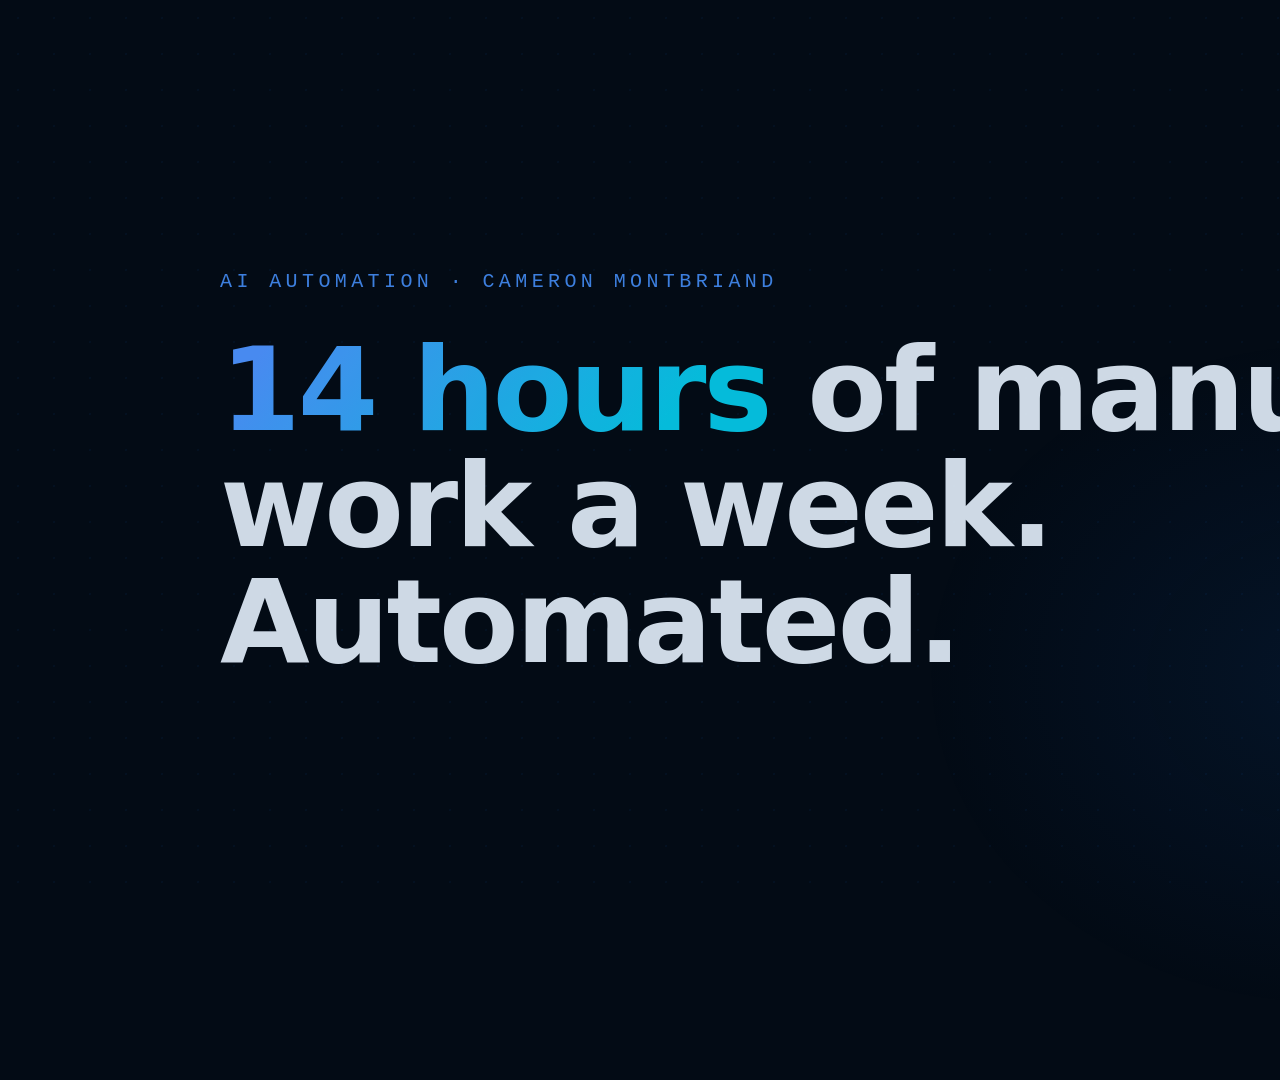
==== portfolio-intro/index.html @ 488a0c99 "Initial portfolio deployment AI automation portfolio for Cameron Montbriand. Includes: portfolio hub" ====
<!doctype html>
<html lang="en">
  <head>
    <meta charset="UTF-8" />
    <meta name="viewport" content="width=1920, height=1080" />
    <script src="https://cdn.jsdelivr.net/npm/gsap@3.14.2/dist/gsap.min.js"></script>
    <style>
      * { margin: 0; padding: 0; box-sizing: border-box; }

      html, body {
        margin: 0;
        width: 1920px;
        height: 1080px;
        overflow: hidden;
        background: #030b15;
        font-family: 'Inter', 'DM Sans', system-ui, sans-serif;
        -webkit-font-smoothing: antialiased;
      }

      body::before {
        content: '';
        position: fixed;
        inset: 0;
        background-image: radial-gradient(rgba(29, 111, 232, 0.06) 1px, transparent 1px);
        background-size: 36px 36px;
        pointer-events: none;
        z-index: 0;
      }

      /* ── SCENES ── */
      .scene {
        position: absolute;
        top: 0; left: 0;
        width: 1920px;
        height: 1080px;
        overflow: hidden;
      }
      #scene1 { z-index: 1; }
      #scene2 { z-index: 2; opacity: 0; }
      #scene3 { z-index: 3; opacity: 0; }
      #scene4 { z-index: 4; opacity: 0; }
      #scene5 { z-index: 5; opacity: 0; }
      #scene6 { z-index: 6; opacity: 0; }

      /* ── TWO-COLUMN SPLIT LAYOUT ── */
      .scene-split {
        position: relative;
        z-index: 1;
        display: flex;
        flex-direction: row;
        align-items: center;
        width: 1920px;
        height: 1080px;
      }
      .split-left {
        width: 620px;
        flex-shrink: 0;
        padding: 80px 50px 80px 90px;
        display: flex;
        flex-direction: column;
        justify-content: center;
        gap: 18px;
      }
      .split-sep {
        width: 1px;
        height: 600px;
        flex-shrink: 0;
        background: linear-gradient(to bottom,
          transparent 0%,
          rgba(29, 111, 232, 0.28) 25%,
          rgba(29, 111, 232, 0.28) 75%,
          transparent 100%);
      }
      .split-right {
        flex: 1;
        display: flex;
        justify-content: center;
        align-items: center;
        padding: 50px 70px 50px 50px;
      }

      /* ── SCENE 1: HOOK ── */
      .hook-wrap {
        position: relative;
        z-index: 1;
        display: flex;
        flex-direction: column;
        justify-content: center;
        width: 1920px;
        height: 1080px;
        padding: 140px 220px;
        gap: 36px;
      }
      .hook-glow {
        position: absolute;
        top: 30%; right: 8%;
        width: 860px; height: 700px;
        background: radial-gradient(ellipse at center, rgba(29, 111, 232, 0.09) 0%, transparent 68%);
        pointer-events: none;
        z-index: 0;
      }
      .hook-tag {
        font-family: 'Space Mono', 'Courier New', monospace;
        font-size: 20px;
        letter-spacing: 0.22em;
        color: #3d7fde;
        text-transform: uppercase;
      }
      .hook-headline {
        font-size: 116px;
        font-weight: 800;
        line-height: 1.0;
        letter-spacing: -0.025em;
        color: #dce8f4;
        max-width: 1300px;
      }
      .hook-headline .hl {
        background: linear-gradient(130deg, #4d94ff 10%, #06c8e8 80%);
        -webkit-background-clip: text;
        -webkit-text-fill-color: transparent;
        background-clip: text;
      }
      .hook-sub {
        font-size: 38px;
        font-weight: 400;
        color: #5a7a98;
        max-width: 860px;
        line-height: 1.5;
      }
      .hook-rule {
        width: 72px;
        height: 4px;
        background: linear-gradient(90deg, #1d6fe8, #06c8e8);
        border-radius: 2px;
      }

      /* ── LEFT STAT PANEL ── */
      .stat-tag {
        font-family: 'Space Mono', 'Courier New', monospace;
        font-size: 16px;
        letter-spacing: 0.2em;
        color: #3d7fde;
        text-transform: uppercase;
      }
      .stat-rule {
        width: 44px;
        height: 3px;
        background: linear-gradient(90deg, #1d6fe8, #06c8e8);
        border-radius: 2px;
      }
      .stat-big {
        font-size: 88px;
        font-weight: 800;
        line-height: 1.0;
        letter-spacing: -0.02em;
        background: linear-gradient(135deg, #ffffff 30%, #5a9aff 80%);
        -webkit-background-clip: text;
        -webkit-text-fill-color: transparent;
        background-clip: text;
      }
      .stat-label {
        font-size: 26px;
        font-weight: 500;
        color: #8aaac8;
        line-height: 1.4;
      }
      .stat-context {
        font-size: 19px;
        font-weight: 400;
        color: #3d5870;
        line-height: 1.6;
      }

      /* ── MOCK WINDOW BASE ── */
      .mock-window {
        background: #040e1a;
        border: 1px solid rgba(29, 111, 232, 0.2);
        border-radius: 10px;
        overflow: hidden;
        box-shadow:
          0 16px 64px rgba(0, 0, 0, 0.65),
          0 0 0 1px rgba(255, 255, 255, 0.03),
          0 0 48px rgba(29, 111, 232, 0.07);
      }
      .mock-bar {
        background: #070f1a;
        border-bottom: 1px solid rgba(255, 255, 255, 0.05);
        height: 38px;
        display: flex;
        align-items: center;
        padding: 0 16px;
        gap: 8px;
        flex-shrink: 0;
      }
      .dot { width: 12px; height: 12px; border-radius: 50%; flex-shrink: 0; }
      .dot-r { background: #ff5f56; }
      .dot-y { background: #ffbd2e; }
      .dot-g { background: #27c93f; }
      .bar-ttl {
        flex: 1;
        text-align: center;
        font-size: 13px;
        color: #2e4d66;
        letter-spacing: 0.07em;
      }

      /* ── SCENE 2: TRAINING ── */
      .training-win { width: 1080px; }
      .training-body {
        display: flex;
        height: 620px;
      }
      .tr-sidebar {
        width: 272px;
        background: #020a12;
        border-right: 1px solid rgba(255, 255, 255, 0.04);
        display: flex;
        flex-direction: column;
        flex-shrink: 0;
      }
      .tr-sidebar-hdr {
        padding: 18px 20px 14px;
        font-size: 10px;
        font-weight: 700;
        letter-spacing: 0.15em;
        color: #1e4060;
        text-transform: uppercase;
        border-bottom: 1px solid rgba(255, 255, 255, 0.04);
      }
      .mod-item {
        display: flex;
        align-items: center;
        gap: 10px;
        padding: 9px 20px;
        font-size: 14px;
        color: #2a4460;
      }
      .mod-item.done { color: #4a6a88; }
      .mod-item.active {
        background: rgba(29, 111, 232, 0.11);
        color: #7aacd8;
        border-right: 2px solid #1d6fe8;
      }
      .mod-chk {
        width: 16px; height: 16px;
        border-radius: 50%;
        background: #1d6fe8;
        display: flex; align-items: center; justify-content: center;
        font-size: 9px; color: #fff;
        flex-shrink: 0;
      }
      .mod-dot {
        width: 16px; height: 16px;
        border-radius: 50%;
        border: 1px solid rgba(255, 255, 255, 0.08);
        flex-shrink: 0;
      }
      .mod-arr {
        width: 16px; height: 16px;
        border-radius: 50%;
        background: rgba(29, 111, 232, 0.22);
        flex-shrink: 0;
      }
      .tr-content {
        flex: 1;
        padding: 30px 34px;
        display: flex;
        flex-direction: column;
        gap: 14px;
      }
      .tr-mod-num {
        font-size: 11px;
        letter-spacing: 0.13em;
        color: #1e4060;
        text-transform: uppercase;
      }
      .tr-mod-title {
        font-size: 28px;
        font-weight: 700;
        color: #c0d8ec;
        line-height: 1.2;
      }
      .tr-mod-body {
        font-size: 17px;
        color: #3a5870;
        line-height: 1.65;
        flex: 1;
      }
      .tr-concept {
        background: rgba(29, 111, 232, 0.08);
        border: 1px solid rgba(29, 111, 232, 0.18);
        border-radius: 6px;
        padding: 12px 16px;
      }
      .tr-concept-lbl {
        font-size: 10px;
        letter-spacing: 0.14em;
        color: #3d7fde;
        text-transform: uppercase;
        margin-bottom: 5px;
      }
      .tr-concept-txt {
        font-size: 16px;
        font-weight: 600;
        color: #6aaad4;
      }
      .tr-progress-wrap { margin-top: auto; }
      .tr-progress-lbl {
        display: flex;
        justify-content: space-between;
        font-size: 11px;
        color: #1e4060;
        margin-bottom: 6px;
      }
      .tr-progress-track {
        height: 4px;
        background: rgba(255, 255, 255, 0.05);
        border-radius: 2px;
        overflow: hidden;
      }
      .tr-progress-fill {
        height: 100%;
        background: linear-gradient(90deg, #1d6fe8, #06c8e8);
        border-radius: 2px;
        width: 24%;
      }

      /* ── SCENE 3: GMAIL AI ── */
      .gmail-win { width: 1080px; }
      .gmail-body {
        display: flex;
        height: 620px;
      }
      .gm-list {
        width: 310px;
        background: #020a12;
        border-right: 1px solid rgba(255, 255, 255, 0.04);
        flex-shrink: 0;
        display: flex;
        flex-direction: column;
      }
      .gm-list-hdr {
        padding: 16px 18px 12px;
        font-size: 10px;
        font-weight: 700;
        letter-spacing: 0.14em;
        color: #1e4060;
        text-transform: uppercase;
        border-bottom: 1px solid rgba(255, 255, 255, 0.04);
      }
      .email-row {
        padding: 14px 18px;
        border-bottom: 1px solid rgba(255, 255, 255, 0.03);
        cursor: default;
      }
      .email-row.active { background: rgba(29, 111, 232, 0.09); }
      .email-from {
        font-size: 13px;
        font-weight: 600;
        color: #4a6888;
        margin-bottom: 3px;
      }
      .email-row.active .email-from { color: #8ab0d4; }
      .email-subj {
        font-size: 12px;
        color: #2e4a64;
        white-space: nowrap;
        overflow: hidden;
        text-overflow: ellipsis;
        margin-bottom: 2px;
      }
      .email-time { font-size: 10px; color: #1a3048; }
      .gm-view {
        flex: 1;
        padding: 26px 28px;
        display: flex;
        flex-direction: column;
        gap: 13px;
      }
      .gm-subject {
        font-size: 21px;
        font-weight: 700;
        color: #bcd4ea;
      }
      .gm-from-line { font-size: 12px; color: #2e4a64; }
      .gm-body-txt {
        font-size: 16px;
        color: #3a5870;
        line-height: 1.65;
        flex: 1;
      }
      .ai-badge {
        background: rgba(29, 111, 232, 0.1);
        border: 1px solid rgba(29, 111, 232, 0.28);
        border-radius: 8px;
        padding: 14px 16px;
        display: flex;
        align-items: center;
        gap: 14px;
      }
      .ai-badge-icon {
        width: 34px; height: 34px;
        border-radius: 50%;
        background: linear-gradient(135deg, #1d6fe8, #06c8e8);
        display: flex; align-items: center; justify-content: center;
        font-size: 13px; font-weight: 700; color: #fff;
        flex-shrink: 0;
      }
      .ai-badge-body { flex: 1; }
      .ai-badge-lbl {
        font-size: 14px;
        font-weight: 700;
        color: #6aaad4;
        margin-bottom: 2px;
      }
      .ai-badge-sub { font-size: 11px; color: #2e4a64; }
      .ai-badge-ck { font-size: 18px; color: #27c93f; }

      /* ── SCENE 4: SALES REP ── */
      .sales-win { width: 1080px; }
      .sales-body {
        padding: 22px 26px;
        height: 620px;
        display: flex;
        flex-direction: column;
        gap: 18px;
      }
      .sales-hdr {
        display: flex;
        justify-content: space-between;
        align-items: center;
      }
      .sales-ttl {
        font-size: 18px;
        font-weight: 700;
        color: #8ab0d4;
      }
      .sales-meta {
        font-size: 11px;
        color: #1e4060;
        font-family: 'Space Mono', 'Courier New', monospace;
      }
      .prospect-row {
        display: flex;
        gap: 14px;
        flex: 1;
      }
      .pcard {
        flex: 1;
        background: #060f1c;
        border: 1px solid rgba(29, 111, 232, 0.13);
        border-radius: 8px;
        padding: 18px;
        display: flex;
        flex-direction: column;
        gap: 8px;
      }
      .pcard-co {
        font-size: 16px;
        font-weight: 700;
        color: #bcd4ea;
      }
      .pcard-loc { font-size: 11px; color: #1e4060; }
      .pcard-badge {
        display: inline-flex;
        align-items: center;
        gap: 4px;
        padding: 3px 10px;
        border-radius: 20px;
        font-size: 11px;
        font-weight: 600;
        width: fit-content;
      }
      .pcard-badge.icp {
        background: rgba(29, 111, 232, 0.14);
        color: #4d90f8;
        border: 1px solid rgba(29, 111, 232, 0.28);
      }
      .pcard-badge.strong {
        background: rgba(29, 200, 100, 0.09);
        color: #3dd68c;
        border: 1px solid rgba(29, 200, 100, 0.22);
      }
      .pcard-size { font-size: 12px; color: #2e4a64; }
      .pcard-div { height: 1px; background: rgba(255, 255, 255, 0.04); }
      .pcard-contact { font-size: 14px; color: #4a6888; font-weight: 600; }
      .pcard-role { font-size: 11px; color: #1e4060; }
      .pcard-status {
        margin-top: auto;
        display: flex;
        align-items: center;
        gap: 5px;
        font-size: 11px;
        font-weight: 600;
        color: #27c93f;
      }
      .pcard-status.pending { color: #4d90f8; }
      .sales-footer {
        display: flex;
        gap: 28px;
        padding-top: 10px;
        border-top: 1px solid rgba(255, 255, 255, 0.04);
      }
      .sales-stat {
        font-size: 12px;
        color: #1e4060;
        font-family: 'Space Mono', 'Courier New', monospace;
      }
      .sales-stat span { color: #4d90f8; font-weight: 700; }

      /* ── SCENE 5: CHATBOT ── */
      .chat-win { width: 960px; }
      .chat-appbar {
        background: #060f1a;
        border-bottom: 1px solid rgba(255, 255, 255, 0.05);
        height: 50px;
        display: flex;
        align-items: center;
        padding: 0 20px;
        gap: 12px;
        flex-shrink: 0;
      }
      .chat-appbar-title {
        font-size: 16px;
        font-weight: 700;
        color: #8ab0d4;
        flex: 1;
      }
      .online-dot {
        width: 8px; height: 8px;
        border-radius: 50%;
        background: #27c93f;
        box-shadow: 0 0 6px #27c93f;
      }
      .online-txt { font-size: 12px; color: #27c93f; }
      .chat-body {
        padding: 26px 26px 20px;
        height: 572px;
        display: flex;
        flex-direction: column;
        gap: 18px;
      }
      .chat-msgs {
        flex: 1;
        display: flex;
        flex-direction: column;
        gap: 18px;
        justify-content: flex-end;
      }
      .msg-row { display: flex; gap: 10px; }
      .msg-row.user { justify-content: flex-end; }
      .msg-bubble {
        max-width: 82%;
        border-radius: 12px;
        padding: 14px 18px;
        font-size: 16px;
        line-height: 1.55;
      }
      .msg-bubble.user {
        background: rgba(29, 111, 232, 0.22);
        border: 1px solid rgba(29, 111, 232, 0.38);
        color: #bcd4ea;
        border-radius: 12px 12px 2px 12px;
      }
      .msg-bubble.ai {
        background: #060f1a;
        border: 1px solid rgba(255, 255, 255, 0.05);
        color: #7a9cc0;
        border-radius: 12px 12px 12px 2px;
      }
      .ai-steps {
        margin-top: 10px;
        display: flex;
        flex-direction: column;
        gap: 7px;
      }
      .ai-step {
        display: flex;
        gap: 10px;
        align-items: flex-start;
        font-size: 15px;
        color: #6a8aac;
      }
      .step-num {
        width: 20px; height: 20px;
        border-radius: 50%;
        background: rgba(29, 111, 232, 0.18);
        border: 1px solid rgba(29, 111, 232, 0.32);
        font-size: 11px; color: #4d90f8;
        display: flex; align-items: center; justify-content: center;
        flex-shrink: 0; margin-top: 1px;
      }
      .chat-input-row {
        display: flex;
        gap: 12px;
        align-items: center;
      }
      .chat-input-box {
        flex: 1;
        background: #060f1a;
        border: 1px solid rgba(255, 255, 255, 0.07);
        border-radius: 8px;
        padding: 13px 18px;
        font-size: 15px;
        color: #1e4060;
      }
      .chat-send-btn {
        background: #1d6fe8;
        border-radius: 8px;
        padding: 13px 22px;
        font-size: 16px;
        font-weight: 700;
        color: #fff;
      }

      /* ── SCENE 6: CTA ── */
      .cta-wrap {
        position: relative;
        z-index: 1;
        display: flex;
        flex-direction: column;
        justify-content: center;
        width: 1920px;
        height: 1080px;
        padding: 140px 220px;
        gap: 34px;
      }
      .cta-glow {
        position: absolute;
        top: 25%; right: 8%;
        width: 820px; height: 680px;
        background: radial-gradient(ellipse at center, rgba(29, 111, 232, 0.08) 0%, transparent 68%);
        pointer-events: none;
        z-index: 0;
      }
      .cta-tag {
        font-family: 'Space Mono', 'Courier New', monospace;
        font-size: 19px;
        letter-spacing: 0.22em;
        color: #3d7fde;
        text-transform: uppercase;
      }
      .cta-name {
        font-size: 108px;
        font-weight: 800;
        line-height: 1.0;
        letter-spacing: -0.022em;
        color: #dce8f4;
      }
      .cta-title {
        font-size: 42px;
        font-weight: 400;
        color: #5a7a98;
        line-height: 1.35;
      }
      .cta-rule {
        width: 72px;
        height: 3px;
        background: linear-gradient(90deg, #1d6fe8, #06c8e8);
        border-radius: 2px;
      }
      .cta-link {
        font-family: 'Space Mono', 'Courier New', monospace;
        font-size: 25px;
        color: #3d7fde;
        letter-spacing: 0.03em;
      }
    </style>
  </head>
  <body>
    <div
      id="root"
      data-composition-id="main"
      data-start="0"
      data-duration="35"
      data-width="1920"
      data-height="1080"
    >

      <!-- ── SCENE 1: HOOK ── -->
      <div id="scene1" class="scene">
        <div class="hook-glow"></div>
        <div class="hook-wrap">
          <div id="h-tag" class="hook-tag">AI Automation · Cameron Montbriand</div>
          <div id="h-head" class="hook-headline">
            <span class="hl">14 hours</span> of manual<br>work a week. Automated.
          </div>
          <div id="h-sub" class="hook-sub">Here's what I built — and what it's worth.</div>
          <div id="h-rule" class="hook-rule"></div>
        </div>
      </div>

      <!-- ── SCENE 2: TRAINING SYSTEM ── -->
      <div id="scene2" class="scene">
        <div class="scene-split">
          <div class="split-left">
            <div id="s2-tag" class="stat-tag">Enterprise Training</div>
            <div id="s2-rule" class="stat-rule"></div>
            <div id="s2-num" class="stat-big">$10K+</div>
            <div id="s2-lbl" class="stat-label">saved vs. vendor-produced training</div>
            <div id="s2-ctx" class="stat-context">84 interactive modules built in-house from 111 service manuals. A full 12-bucket program a training vendor would charge $10,000+ to produce.</div>
          </div>
          <div id="s2-sep" class="split-sep"></div>
          <div class="split-right">
            <div id="s2-mock" class="mock-window training-win">
              <div class="mock-bar">
                <div class="dot dot-r"></div>
                <div class="dot dot-y"></div>
                <div class="dot dot-g"></div>
                <div class="bar-ttl">Cloos Trainer — QIROX Foundation</div>
              </div>
              <div class="training-body">
                <div class="tr-sidebar">
                  <div class="tr-sidebar-hdr">QIROX Foundation</div>
                  <div class="mod-item done"><div class="mod-chk">✓</div>1. System Overview</div>
                  <div class="mod-item done"><div class="mod-chk">✓</div>2. Controller Variants</div>
                  <div class="mod-item done"><div class="mod-chk">✓</div>3. Teach Pendant</div>
                  <div class="mod-item done"><div class="mod-chk">✓</div>4. Operating Modes</div>
                  <div class="mod-item done"><div class="mod-chk">✓</div>5. Drives On</div>
                  <div class="mod-item active"><div class="mod-arr"></div>6. Coordinate Systems</div>
                  <div class="mod-item"><div class="mod-dot"></div>7. TCP / TOV</div>
                  <div class="mod-item"><div class="mod-dot"></div>8. Teach Mode</div>
                  <div class="mod-item"><div class="mod-dot"></div>9. Jogging</div>
                  <div class="mod-item"><div class="mod-dot"></div>10. CAROLA Basics</div>
                </div>
                <div class="tr-content">
                  <div class="tr-mod-num">Module 6 of 25 · QIROX Foundation</div>
                  <div class="tr-mod-title">Coordinate Systems</div>
                  <div class="tr-mod-body">Before jogging the robot, you must understand how the QIROX interprets space through its coordinate systems. Each frame defines how the robot translates joint movement into linear motion in the real world.</div>
                  <div class="tr-concept">
                    <div class="tr-concept-lbl">Key Concept</div>
                    <div class="tr-concept-txt">World Frame vs. Tool Frame vs. User Frame</div>
                  </div>
                  <div class="tr-progress-wrap">
                    <div class="tr-progress-lbl"><span>Module Progress</span><span>6 / 25 complete</span></div>
                    <div class="tr-progress-track"><div class="tr-progress-fill"></div></div>
                  </div>
                </div>
              </div>
            </div>
          </div>
        </div>
      </div>

      <!-- ── SCENE 3: GMAIL AI SUPPORT ── -->
      <div id="scene3" class="scene">
        <div class="scene-split">
          <div class="split-left">
            <div id="s3-tag" class="stat-tag">Support Automation</div>
            <div id="s3-rule" class="stat-rule"></div>
            <div id="s3-num" class="stat-big">4 hrs/wk</div>
            <div id="s3-lbl" class="stat-label">returned to your service team</div>
            <div id="s3-ctx" class="stat-context">Every support email gets a Claude-drafted reply — pulled from the full knowledge base. A human reviews before it sends. Nobody stares at a blank page again.</div>
          </div>
          <div id="s3-sep" class="split-sep"></div>
          <div class="split-right">
            <div id="s3-mock" class="mock-window gmail-win">
              <div class="mock-bar">
                <div class="dot dot-r"></div>
                <div class="dot dot-y"></div>
                <div class="dot dot-g"></div>
                <div class="bar-ttl">Support Inbox — Gmail</div>
              </div>
              <div class="gmail-body">
                <div class="gm-list">
                  <div class="gm-list-hdr">Inbox — Support (3 unread)</div>
                  <div class="email-row">
                    <div class="email-from">Mike Chen</div>
                    <div class="email-subj">Re: Fault Code 1052 — QDS cell</div>
                    <div class="email-time">9:42 AM</div>
                  </div>
                  <div class="email-row active">
                    <div class="email-from">Apex Manufacturing</div>
                    <div class="email-subj">Wire feed error on Qineo Next</div>
                    <div class="email-time">8:15 AM</div>
                  </div>
                  <div class="email-row">
                    <div class="email-from">K. Wilson</div>
                    <div class="email-subj">Coolant leak — QIROX cell, urgent</div>
                    <div class="email-time">Yesterday</div>
                  </div>
                </div>
                <div class="gm-view">
                  <div class="gm-subject">Wire feed error on Qineo Next</div>
                  <div class="gm-from-line">From: apex@manufacturing.com · 8:15 AM</div>
                  <div class="gm-body-txt">"Hi — our Qineo Next is showing wire feed alarm F.2003 on startup. Already checked the drive unit, no visible jams. Wire spool looks fine. Cell has been down 2 hours and we have parts due this afternoon..."</div>
                  <div id="s3-badge" class="ai-badge">
                    <div class="ai-badge-icon">AI</div>
                    <div class="ai-badge-body">
                      <div class="ai-badge-lbl">AI Draft Ready</div>
                      <div class="ai-badge-sub">Based on 3 knowledge base documents · Claude-generated · Awaiting human review</div>
                    </div>
                    <div class="ai-badge-ck">✓</div>
                  </div>
                </div>
              </div>
            </div>
          </div>
        </div>
      </div>

      <!-- ── SCENE 4: SALES REP AI ── -->
      <div id="scene4" class="scene">
        <div class="scene-split">
          <div class="split-left">
            <div id="s4-tag" class="stat-tag">Sales Rep AI</div>
            <div id="s4-rule" class="stat-rule"></div>
            <div id="s4-num" class="stat-big">10 hrs/wk</div>
            <div id="s4-lbl" class="stat-label">of prospect research. Automated.</div>
            <div id="s4-ctx" class="stat-context">11-state territory. AI qualifies companies, finds verified contacts, and writes them straight into HubSpot — every week, zero manual input.</div>
          </div>
          <div id="s4-sep" class="split-sep"></div>
          <div class="split-right">
            <div id="s4-mock" class="mock-window sales-win">
              <div class="mock-bar">
                <div class="dot dot-r"></div>
                <div class="dot dot-y"></div>
                <div class="dot dot-g"></div>
                <div class="bar-ttl">Weekly Territory Report — May 12, 2026</div>
              </div>
              <div class="sales-body">
                <div class="sales-hdr">
                  <div class="sales-ttl">Qualified Prospects This Week</div>
                  <div class="sales-meta">Run: Mon 06:00 AM · 11 states</div>
                </div>
                <div class="prospect-row">
                  <div class="pcard" id="pc1">
                    <div class="pcard-co">Acme Robotics</div>
                    <div class="pcard-loc">Phoenix, AZ</div>
                    <div class="pcard-badge icp">★ ICP Match</div>
                    <div class="pcard-size">450+ employees · Automotive</div>
                    <div class="pcard-div"></div>
                    <div class="pcard-contact">J. Martinez</div>
                    <div class="pcard-role">VP of Operations</div>
                    <div class="pcard-status">✓ Added to HubSpot</div>
                  </div>
                  <div class="pcard" id="pc2">
                    <div class="pcard-co">Atlas Mfg Co.</div>
                    <div class="pcard-loc">Detroit, MI</div>
                    <div class="pcard-badge icp">★ ICP Match</div>
                    <div class="pcard-size">320 employees · Heavy Mfg</div>
                    <div class="pcard-div"></div>
                    <div class="pcard-contact">R. Thompson</div>
                    <div class="pcard-role">Plant Manager</div>
                    <div class="pcard-status">✓ Added to HubSpot</div>
                  </div>
                  <div class="pcard" id="pc3">
                    <div class="pcard-co">Precision Weld LLC</div>
                    <div class="pcard-loc">Houston, TX</div>
                    <div class="pcard-badge strong">Strong Fit</div>
                    <div class="pcard-size">200+ employees · Oil &amp; Gas</div>
                    <div class="pcard-div"></div>
                    <div class="pcard-contact">K. Davis</div>
                    <div class="pcard-role">Engineering Director</div>
                    <div class="pcard-status pending">↻ Researching...</div>
                  </div>
                </div>
                <div class="sales-footer">
                  <div class="sales-stat"><span>47</span> companies qualified</div>
                  <div class="sales-stat"><span>23</span> new HubSpot contacts</div>
                  <div class="sales-stat"><span>11</span> states covered</div>
                  <div class="sales-stat"><span>0</span> hours of manual work</div>
                </div>
              </div>
            </div>
          </div>
        </div>
      </div>

      <!-- ── SCENE 5: AI SERVICE CHATBOT ── -->
      <div id="scene5" class="scene">
        <div class="scene-split">
          <div class="split-left">
            <div id="s5-tag" class="stat-tag">AI Service Chatbot</div>
            <div id="s5-rule" class="stat-rule"></div>
            <div id="s5-num" class="stat-big">111</div>
            <div id="s5-lbl" class="stat-label">service manuals. One question away.</div>
            <div id="s5-ctx" class="stat-context">Technicians ask any question in plain English. The AI searches every manual and returns step-by-step guidance instantly — no hunting through PDFs, no calling back to HQ.</div>
          </div>
          <div id="s5-sep" class="split-sep"></div>
          <div class="split-right">
            <div id="s5-mock" class="mock-window chat-win">
              <div class="chat-appbar">
                <div class="chat-appbar-title">Cloos AI Assistant</div>
                <div class="online-dot"></div>
                <div class="online-txt">Online</div>
              </div>
              <div class="chat-body">
                <div class="chat-msgs">
                  <div class="msg-row user" id="c-q">
                    <div class="msg-bubble user">My QIROX is showing fault 1052 on startup. What does that mean and how do I fix it?</div>
                  </div>
                  <div class="msg-row" id="c-a">
                    <div class="msg-bubble ai">
                      <div>Fault 1052 is a drive enable failure. Here's how to resolve it:</div>
                      <div class="ai-steps">
                        <div class="ai-step"><div class="step-num">1</div><div>Check the E-stop circuit — all segments must be in RUN position before drives can enable</div></div>
                        <div class="ai-step"><div class="step-num">2</div><div>Navigate to DIAGNOSTICS &gt; Drive Status and confirm each axis shows READY state</div></div>
                        <div class="ai-step"><div class="step-num">3</div><div>If fault persists after reset, inspect I/O board connector X14 for loose contact or damage</div></div>
                      </div>
                    </div>
                  </div>
                </div>
                <div class="chat-input-row">
                  <div class="chat-input-box">Type your question...</div>
                  <div class="chat-send-btn">→</div>
                </div>
              </div>
            </div>
          </div>
        </div>
      </div>

      <!-- ── SCENE 6: CTA ── -->
      <div id="scene6" class="scene">
        <div class="cta-glow"></div>
        <div class="cta-wrap">
          <div id="c-tag" class="cta-tag">AI Automation · Industrial Business</div>
          <div id="c-name" class="cta-name">Cameron<br>Montbriand</div>
          <div id="c-title" class="cta-title">Building AI systems that handle<br>the work nobody has time for.</div>
          <div id="c-rule" class="cta-rule"></div>
          <div id="c-link" class="cta-link">linkedin.com/in/cameron-montbriand-ab685216b</div>
        </div>
      </div>

    </div>

    <script>
      window.__timelines = window.__timelines || {};
      var tl = gsap.timeline({ paused: true });

      // ── SCENE 1: Hook (0–4s) ──
      tl.from("#h-tag",  { y: 24, opacity: 0, duration: 0.7,  ease: "power3.out" }, 0.2);
      tl.from("#h-head", { y: 56, opacity: 0, duration: 1.0,  ease: "expo.out"   }, 0.45);
      tl.from("#h-sub",  { y: 28, opacity: 0, duration: 0.8,  ease: "power2.out" }, 1.0);
      tl.from("#h-rule", { scaleX: 0, transformOrigin: "left center", duration: 0.7, ease: "power3.out" }, 1.35);

      // ── TRANSITION 1→2 (t=4.0) ──
      var T1 = 4.0;
      tl.to("#scene1", { opacity: 0, duration: 0.65, overwrite: "auto" }, T1);
      tl.set("#scene1", { visibility: "hidden" }, T1 + 0.65);
      tl.to("#scene2", { opacity: 1, duration: 0.65, overwrite: "auto" }, T1 + 0.12);

      // ── SCENE 2: Training (4.5–10s) ──
      tl.from("#s2-tag",  { y: 20, opacity: 0, duration: 0.55, ease: "power3.out"    }, T1 + 0.35);
      tl.from("#s2-rule", { scaleX: 0, transformOrigin: "left center", duration: 0.5, ease: "power2.out" }, T1 + 0.5);
      tl.from("#s2-num",  { y: 32, opacity: 0, duration: 0.72, ease: "back.out(1.5)" }, T1 + 0.6);
      tl.from("#s2-lbl",  { y: 20, opacity: 0, duration: 0.55, ease: "power2.out"    }, T1 + 1.0);
      tl.from("#s2-ctx",  { y: 18, opacity: 0, duration: 0.55, ease: "power2.out"    }, T1 + 1.2);
      tl.from("#s2-sep",  { scaleY: 0, transformOrigin: "top center", duration: 0.75, ease: "power3.out" }, T1 + 0.5);
      tl.from("#s2-mock", { x: 55, opacity: 0, duration: 0.85, ease: "power3.out"    }, T1 + 0.62);

      // ── TRANSITION 2→3 (t=10.0) ──
      var T2 = 10.0;
      tl.to("#scene2", { opacity: 0, duration: 0.65, overwrite: "auto" }, T2);
      tl.set("#scene2", { visibility: "hidden" }, T2 + 0.65);
      tl.to("#scene3", { opacity: 1, duration: 0.65, overwrite: "auto" }, T2 + 0.12);

      // ── SCENE 3: Gmail AI (10.5–16s) ──
      tl.from("#s3-tag",   { y: 20, opacity: 0, duration: 0.55, ease: "power3.out"    }, T2 + 0.35);
      tl.from("#s3-rule",  { scaleX: 0, transformOrigin: "left center", duration: 0.5, ease: "power2.out" }, T2 + 0.5);
      tl.from("#s3-num",   { y: 32, opacity: 0, duration: 0.72, ease: "back.out(1.5)" }, T2 + 0.6);
      tl.from("#s3-lbl",   { y: 20, opacity: 0, duration: 0.55, ease: "power2.out"    }, T2 + 1.0);
      tl.from("#s3-ctx",   { y: 18, opacity: 0, duration: 0.55, ease: "power2.out"    }, T2 + 1.2);
      tl.from("#s3-sep",   { scaleY: 0, transformOrigin: "top center", duration: 0.75, ease: "power3.out" }, T2 + 0.5);
      tl.from("#s3-mock",  { x: 55, opacity: 0, duration: 0.85, ease: "power3.out"    }, T2 + 0.62);
      tl.from("#s3-badge", { y: 14, opacity: 0, duration: 0.55, ease: "back.out(1.4)" }, T2 + 1.55);

      // ── TRANSITION 3→4 (t=16.0) ──
      var T3 = 16.0;
      tl.to("#scene3", { opacity: 0, duration: 0.65, overwrite: "auto" }, T3);
      tl.set("#scene3", { visibility: "hidden" }, T3 + 0.65);
      tl.to("#scene4", { opacity: 1, duration: 0.65, overwrite: "auto" }, T3 + 0.12);

      // ── SCENE 4: Sales Rep (16.5–22s) ──
      tl.from("#s4-tag",  { y: 20, opacity: 0, duration: 0.55, ease: "power3.out"    }, T3 + 0.35);
      tl.from("#s4-rule", { scaleX: 0, transformOrigin: "left center", duration: 0.5, ease: "power2.out" }, T3 + 0.5);
      tl.from("#s4-num",  { y: 32, opacity: 0, duration: 0.72, ease: "back.out(1.5)" }, T3 + 0.6);
      tl.from("#s4-lbl",  { y: 20, opacity: 0, duration: 0.55, ease: "power2.out"    }, T3 + 1.0);
      tl.from("#s4-ctx",  { y: 18, opacity: 0, duration: 0.55, ease: "power2.out"    }, T3 + 1.2);
      tl.from("#s4-sep",  { scaleY: 0, transformOrigin: "top center", duration: 0.75, ease: "power3.out" }, T3 + 0.5);
      tl.from("#s4-mock", { x: 55, opacity: 0, duration: 0.85, ease: "power3.out"    }, T3 + 0.62);
      tl.from("#pc1",     { y: 22, opacity: 0, duration: 0.48, ease: "power2.out"    }, T3 + 1.05);
      tl.from("#pc2",     { y: 22, opacity: 0, duration: 0.48, ease: "power2.out"    }, T3 + 1.2);
      tl.from("#pc3",     { y: 22, opacity: 0, duration: 0.48, ease: "power2.out"    }, T3 + 1.35);

      // ── TRANSITION 4→5 (t=22.0) ──
      var T4 = 22.0;
      tl.to("#scene4", { opacity: 0, duration: 0.65, overwrite: "auto" }, T4);
      tl.set("#scene4", { visibility: "hidden" }, T4 + 0.65);
      tl.to("#scene5", { opacity: 1, duration: 0.65, overwrite: "auto" }, T4 + 0.12);

      // ── SCENE 5: Chatbot (22.5–28s) ──
      tl.from("#s5-tag",  { y: 20, opacity: 0, duration: 0.55, ease: "power3.out"    }, T4 + 0.35);
      tl.from("#s5-rule", { scaleX: 0, transformOrigin: "left center", duration: 0.5, ease: "power2.out" }, T4 + 0.5);
      tl.from("#s5-num",  { y: 32, opacity: 0, duration: 0.72, ease: "back.out(1.5)" }, T4 + 0.6);
      tl.from("#s5-lbl",  { y: 20, opacity: 0, duration: 0.55, ease: "power2.out"    }, T4 + 1.0);
      tl.from("#s5-ctx",  { y: 18, opacity: 0, duration: 0.55, ease: "power2.out"    }, T4 + 1.2);
      tl.from("#s5-sep",  { scaleY: 0, transformOrigin: "top center", duration: 0.75, ease: "power3.out" }, T4 + 0.5);
      tl.from("#s5-mock", { x: 55, opacity: 0, duration: 0.85, ease: "power3.out"    }, T4 + 0.62);
      tl.from("#c-q",     { y: 16, opacity: 0, duration: 0.5,  ease: "power2.out"    }, T4 + 1.1);
      tl.from("#c-a",     { y: 16, opacity: 0, duration: 0.65, ease: "power2.out"    }, T4 + 1.65);

      // ── TRANSITION 5→6 (t=28.0) ──
      var T5 = 28.0;
      tl.to("#scene5", { opacity: 0, duration: 0.65, overwrite: "auto" }, T5);
      tl.set("#scene5", { visibility: "hidden" }, T5 + 0.65);
      tl.to("#scene6", { opacity: 1, duration: 0.65, overwrite: "auto" }, T5 + 0.12);

      // ── SCENE 6: CTA (28.5–35s) — final scene ──
      tl.from("#c-tag",   { y: 20, opacity: 0, duration: 0.55, ease: "power3.out"   }, T5 + 0.32);
      tl.from("#c-name",  { y: 44, opacity: 0, duration: 0.85, ease: "expo.out"     }, T5 + 0.52);
      tl.from("#c-title", { y: 24, opacity: 0, duration: 0.65, ease: "power2.out"   }, T5 + 0.9);
      tl.from("#c-rule",  { scaleX: 0, transformOrigin: "left center", duration: 0.55, ease: "power2.out" }, T5 + 1.15);
      tl.from("#c-link",  { y: 18, opacity: 0, duration: 0.55, ease: "power2.out"   }, T5 + 1.38);
      // Final fade to black
      tl.to("#scene6", { opacity: 0, duration: 0.85, overwrite: "auto" }, 34.0);
      tl.set("#scene6", { visibility: "hidden" }, 35.0);

      window.__timelines["main"] = tl;

      // Auto-play when viewed directly in browser (Hyperframes render engine controls via __timelines)
      if (typeof window.__hfSeek === 'undefined') {
        setTimeout(function() { tl.play(); }, 400);
      }
    </script>
  </body>
</html>
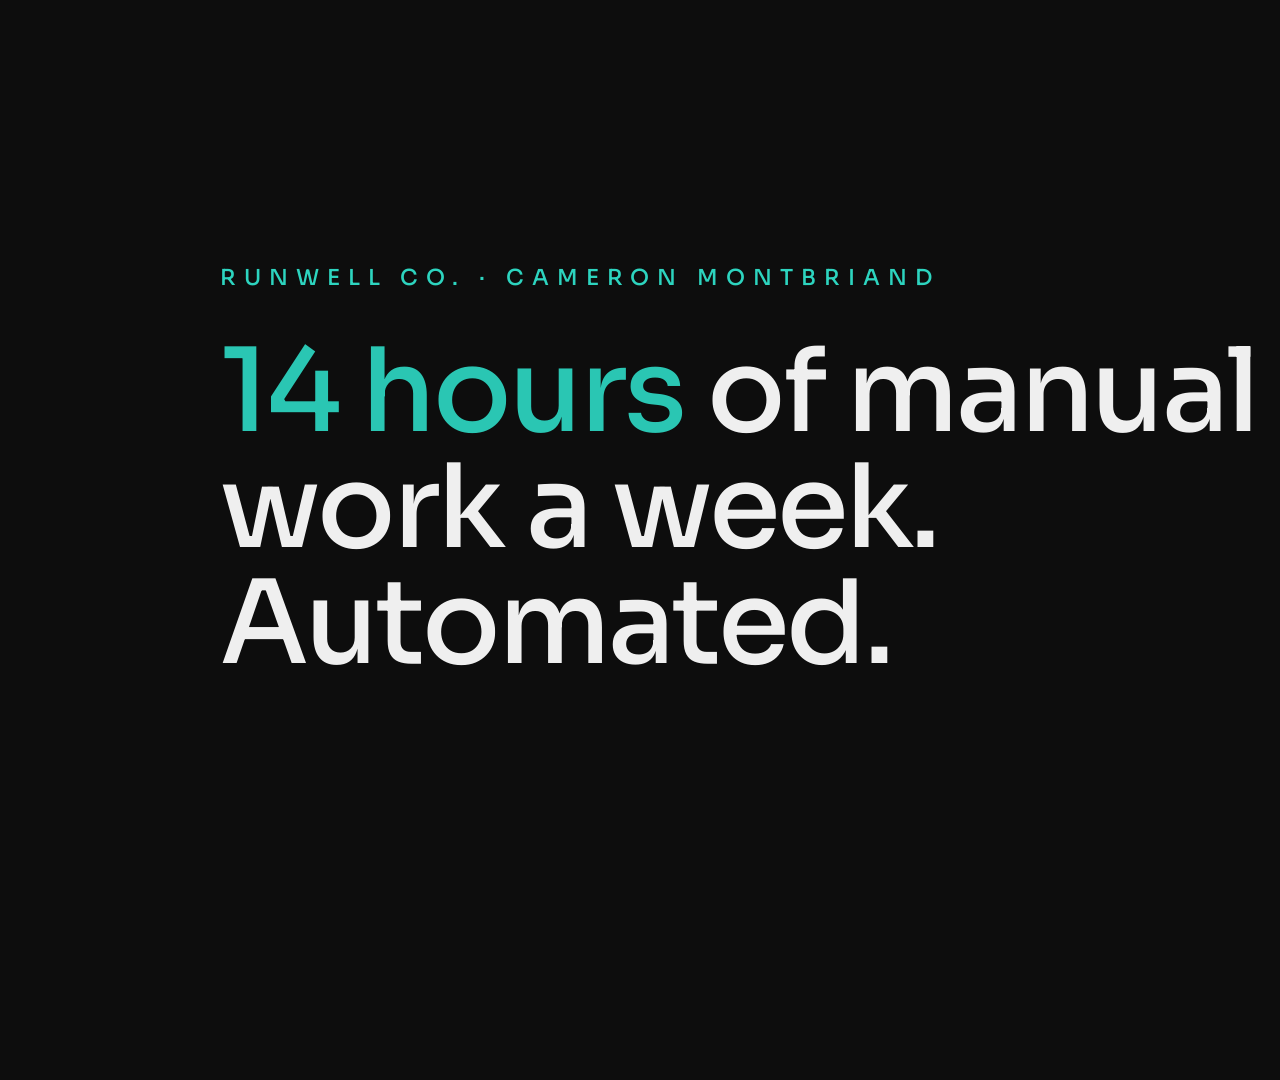
==== commit 57d6f828: "Rebrand to Runwell Co. design system Updated palette (navy/blue -> ink/teal), fonts (Outfit/DM Sans " ====
--- a/portfolio-intro/index.html
+++ b/portfolio-intro/index.html
@@ -3,28 +3,39 @@
   <head>
     <meta charset="UTF-8" />
     <meta name="viewport" content="width=1920, height=1080" />
+    <link rel="preconnect" href="https://fonts.googleapis.com">
+    <link rel="preconnect" href="https://fonts.gstatic.com" crossorigin>
+    <link href="https://fonts.googleapis.com/css2?family=Sora:wght@300;400;500;600;700&family=Manrope:wght@300;400;500;600;700&display=swap" rel="stylesheet">
     <script src="https://cdn.jsdelivr.net/npm/gsap@3.14.2/dist/gsap.min.js"></script>
     <style>
       * { margin: 0; padding: 0; box-sizing: border-box; }
+
+      :root {
+        --bg:         #0D0D0D;
+        --surface:    #1A1A1A;
+        --surface-2:  #1F1F1F;
+        --surface-3:  #262626;
+        --border:     #262626;
+        --border-2:   #333333;
+        --accent:     #2DD4BF;
+        --accent-s:   #5EEAD4;
+        --accent-deep:#0D9488;
+        --green:      #10B981;
+        --amber:      #F59E0B;
+        --text:       #FFFFFF;
+        --text-2:     rgba(255,255,255,0.72);
+        --text-3:     rgba(255,255,255,0.45);
+      }
 
       html, body {
         margin: 0;
         width: 1920px;
         height: 1080px;
         overflow: hidden;
-        background: #030b15;
-        font-family: 'Inter', 'DM Sans', system-ui, sans-serif;
+        background: var(--bg);
+        font-family: 'Manrope', system-ui, sans-serif;
         -webkit-font-smoothing: antialiased;
-      }
-
-      body::before {
-        content: '';
-        position: fixed;
-        inset: 0;
-        background-image: radial-gradient(rgba(29, 111, 232, 0.06) 1px, transparent 1px);
-        background-size: 36px 36px;
-        pointer-events: none;
-        z-index: 0;
+        text-rendering: optimizeLegibility;
       }
 
       /* ── SCENES ── */
@@ -59,17 +70,14 @@
         display: flex;
         flex-direction: column;
         justify-content: center;
-        gap: 18px;
+        gap: 22px;
       }
       .split-sep {
         width: 1px;
         height: 600px;
         flex-shrink: 0;
-        background: linear-gradient(to bottom,
-          transparent 0%,
-          rgba(29, 111, 232, 0.28) 25%,
-          rgba(29, 111, 232, 0.28) 75%,
-          transparent 100%);
+        background: var(--accent);
+        opacity: 0.4;
       }
       .split-right {
         flex: 1;
@@ -77,6 +85,46 @@
         justify-content: center;
         align-items: center;
         padding: 50px 70px 50px 50px;
+      }
+
+      /* ── BIG LOCKUP (scene 1 + 6) ── */
+      .big-lockup {
+        display: flex; align-items: center; gap: 36px; margin-bottom: 12px;
+      }
+      .big-lockup svg { width: 120px; height: 120px; flex-shrink: 0; }
+      .big-lockup .divider { width: 1px; height: 96px; background: var(--accent); opacity: 0.5; }
+      .big-lockup .runwell {
+        font-family: 'Sora', sans-serif; font-weight: 500;
+        font-size: 64px; letter-spacing: 0.18em; line-height: 1; color: #fff;
+      }
+      .big-lockup .co {
+        font-family: 'Sora', sans-serif; font-weight: 500;
+        font-size: 22px; letter-spacing: 0.36em; color: var(--accent);
+        margin-top: 14px;
+      }
+      .big-lockup .sub {
+        font-family: 'Sora', sans-serif; font-weight: 300;
+        font-size: 16px; letter-spacing: 0.32em;
+        color: var(--text-2); margin-top: 14px;
+      }
+
+      /* Small lockup (top-right of mid scenes) */
+      .scene-mark {
+        position: absolute;
+        top: 60px; right: 80px;
+        z-index: 10;
+        display: flex; align-items: center; gap: 14px;
+      }
+      .scene-mark svg { width: 36px; height: 36px; }
+      .scene-mark .div { width: 1px; height: 28px; background: var(--accent); opacity: 0.45; }
+      .scene-mark .wm {
+        font-family: 'Sora', sans-serif; font-weight: 500;
+        font-size: 16px; letter-spacing: 0.22em; color: var(--text);
+      }
+      .scene-mark .co {
+        font-family: 'Sora', sans-serif; font-weight: 500;
+        font-size: 10px; letter-spacing: 0.36em; color: var(--accent);
+        margin-top: 4px;
       }
 
       /* ── SCENE 1: HOOK ── */
@@ -89,102 +137,95 @@
         width: 1920px;
         height: 1080px;
         padding: 140px 220px;
-        gap: 36px;
-      }
-      .hook-glow {
-        position: absolute;
-        top: 30%; right: 8%;
-        width: 860px; height: 700px;
-        background: radial-gradient(ellipse at center, rgba(29, 111, 232, 0.09) 0%, transparent 68%);
-        pointer-events: none;
-        z-index: 0;
+        gap: 40px;
       }
       .hook-tag {
-        font-family: 'Space Mono', 'Courier New', monospace;
-        font-size: 20px;
-        letter-spacing: 0.22em;
-        color: #3d7fde;
+        font-family: 'Sora', sans-serif;
+        font-weight: 500;
+        font-size: 22px;
+        letter-spacing: 0.36em;
+        color: var(--accent);
         text-transform: uppercase;
       }
       .hook-headline {
+        font-family: 'Sora', sans-serif;
         font-size: 116px;
-        font-weight: 800;
+        font-weight: 500;
         line-height: 1.0;
-        letter-spacing: -0.025em;
-        color: #dce8f4;
-        max-width: 1300px;
+        letter-spacing: -0.028em;
+        color: var(--text);
+        max-width: 1400px;
       }
       .hook-headline .hl {
-        background: linear-gradient(130deg, #4d94ff 10%, #06c8e8 80%);
-        -webkit-background-clip: text;
-        -webkit-text-fill-color: transparent;
-        background-clip: text;
+        color: var(--accent);
       }
       .hook-sub {
-        font-size: 38px;
+        font-family: 'Manrope', sans-serif;
+        font-size: 36px;
         font-weight: 400;
-        color: #5a7a98;
-        max-width: 860px;
+        color: var(--text-2);
+        max-width: 1000px;
         line-height: 1.5;
       }
       .hook-rule {
         width: 72px;
-        height: 4px;
-        background: linear-gradient(90deg, #1d6fe8, #06c8e8);
-        border-radius: 2px;
+        height: 3px;
+        background: var(--accent);
       }
 
       /* ── LEFT STAT PANEL ── */
       .stat-tag {
-        font-family: 'Space Mono', 'Courier New', monospace;
-        font-size: 16px;
-        letter-spacing: 0.2em;
-        color: #3d7fde;
+        font-family: 'Sora', sans-serif;
+        font-weight: 500;
+        font-size: 18px;
+        letter-spacing: 0.32em;
+        color: var(--accent);
         text-transform: uppercase;
       }
       .stat-rule {
         width: 44px;
         height: 3px;
-        background: linear-gradient(90deg, #1d6fe8, #06c8e8);
-        border-radius: 2px;
+        background: var(--accent);
       }
       .stat-big {
-        font-size: 88px;
-        font-weight: 800;
+        font-family: 'Sora', sans-serif;
+        font-size: 92px;
+        font-weight: 500;
         line-height: 1.0;
-        letter-spacing: -0.02em;
-        background: linear-gradient(135deg, #ffffff 30%, #5a9aff 80%);
-        -webkit-background-clip: text;
-        -webkit-text-fill-color: transparent;
-        background-clip: text;
+        letter-spacing: -0.025em;
+        color: var(--text);
+      }
+      .stat-big .unit {
+        color: var(--accent);
+        font-size: 0.75em;
+        margin-left: 6px;
       }
       .stat-label {
+        font-family: 'Sora', sans-serif;
         font-size: 26px;
-        font-weight: 500;
-        color: #8aaac8;
+        font-weight: 400;
+        color: var(--text-2);
         line-height: 1.4;
+        letter-spacing: -0.01em;
       }
       .stat-context {
+        font-family: 'Manrope', sans-serif;
         font-size: 19px;
         font-weight: 400;
-        color: #3d5870;
-        line-height: 1.6;
+        color: var(--text-3);
+        line-height: 1.65;
       }
 
       /* ── MOCK WINDOW BASE ── */
       .mock-window {
-        background: #040e1a;
-        border: 1px solid rgba(29, 111, 232, 0.2);
-        border-radius: 10px;
+        background: var(--surface);
+        border: 1px solid var(--border-2);
+        border-radius: 12px;
         overflow: hidden;
-        box-shadow:
-          0 16px 64px rgba(0, 0, 0, 0.65),
-          0 0 0 1px rgba(255, 255, 255, 0.03),
-          0 0 48px rgba(29, 111, 232, 0.07);
       }
       .mock-bar {
-        background: #070f1a;
-        border-bottom: 1px solid rgba(255, 255, 255, 0.05);
+        background: var(--surface-2);
+        border-bottom: 1px solid var(--border);
         height: 38px;
         display: flex;
         align-items: center;
@@ -199,9 +240,11 @@
       .bar-ttl {
         flex: 1;
         text-align: center;
+        font-family: 'Sora', sans-serif;
         font-size: 13px;
-        color: #2e4d66;
-        letter-spacing: 0.07em;
+        font-weight: 500;
+        letter-spacing: 0.08em;
+        color: var(--text-3);
       }
 
       /* ── SCENE 2: TRAINING ── */
@@ -212,115 +255,131 @@
       }
       .tr-sidebar {
         width: 272px;
-        background: #020a12;
-        border-right: 1px solid rgba(255, 255, 255, 0.04);
+        background: var(--bg);
+        border-right: 1px solid var(--border);
         display: flex;
         flex-direction: column;
         flex-shrink: 0;
       }
       .tr-sidebar-hdr {
-        padding: 18px 20px 14px;
+        padding: 20px 22px 16px;
+        font-family: 'Sora', sans-serif;
         font-size: 10px;
-        font-weight: 700;
-        letter-spacing: 0.15em;
-        color: #1e4060;
+        font-weight: 500;
+        letter-spacing: 0.32em;
+        color: var(--accent);
         text-transform: uppercase;
-        border-bottom: 1px solid rgba(255, 255, 255, 0.04);
+        border-bottom: 1px solid var(--border);
       }
       .mod-item {
         display: flex;
         align-items: center;
-        gap: 10px;
-        padding: 9px 20px;
+        gap: 11px;
+        padding: 10px 22px;
+        font-family: 'Manrope', sans-serif;
         font-size: 14px;
-        color: #2a4460;
-      }
-      .mod-item.done { color: #4a6a88; }
+        color: var(--text-3);
+      }
+      .mod-item.done { color: var(--text-2); }
       .mod-item.active {
-        background: rgba(29, 111, 232, 0.11);
-        color: #7aacd8;
-        border-right: 2px solid #1d6fe8;
+        background: rgba(45, 212, 191, 0.08);
+        color: var(--accent);
+        border-right: 2px solid var(--accent);
       }
       .mod-chk {
         width: 16px; height: 16px;
         border-radius: 50%;
-        background: #1d6fe8;
+        background: var(--accent);
+        color: var(--bg);
         display: flex; align-items: center; justify-content: center;
-        font-size: 9px; color: #fff;
+        font-size: 9px; font-weight: 700;
         flex-shrink: 0;
       }
       .mod-dot {
         width: 16px; height: 16px;
         border-radius: 50%;
-        border: 1px solid rgba(255, 255, 255, 0.08);
+        border: 1px solid var(--border-2);
         flex-shrink: 0;
       }
       .mod-arr {
         width: 16px; height: 16px;
         border-radius: 50%;
-        background: rgba(29, 111, 232, 0.22);
+        background: rgba(45,212,191,0.25);
+        border: 1px solid var(--accent);
         flex-shrink: 0;
       }
       .tr-content {
         flex: 1;
-        padding: 30px 34px;
+        padding: 32px 36px;
         display: flex;
         flex-direction: column;
-        gap: 14px;
+        gap: 16px;
       }
       .tr-mod-num {
+        font-family: 'Sora', sans-serif;
         font-size: 11px;
-        letter-spacing: 0.13em;
-        color: #1e4060;
+        font-weight: 500;
+        letter-spacing: 0.28em;
+        color: var(--accent);
         text-transform: uppercase;
       }
       .tr-mod-title {
-        font-size: 28px;
-        font-weight: 700;
-        color: #c0d8ec;
+        font-family: 'Sora', sans-serif;
+        font-size: 30px;
+        font-weight: 500;
+        letter-spacing: -0.015em;
+        color: var(--text);
         line-height: 1.2;
       }
       .tr-mod-body {
+        font-family: 'Manrope', sans-serif;
         font-size: 17px;
-        color: #3a5870;
+        color: var(--text-2);
         line-height: 1.65;
         flex: 1;
       }
       .tr-concept {
-        background: rgba(29, 111, 232, 0.08);
-        border: 1px solid rgba(29, 111, 232, 0.18);
+        background: rgba(45,212,191,0.06);
+        border: 1px solid rgba(45,212,191,0.25);
         border-radius: 6px;
-        padding: 12px 16px;
+        padding: 14px 18px;
       }
       .tr-concept-lbl {
+        font-family: 'Sora', sans-serif;
         font-size: 10px;
-        letter-spacing: 0.14em;
-        color: #3d7fde;
+        font-weight: 500;
+        letter-spacing: 0.32em;
+        color: var(--accent);
         text-transform: uppercase;
-        margin-bottom: 5px;
+        margin-bottom: 6px;
       }
       .tr-concept-txt {
+        font-family: 'Sora', sans-serif;
         font-size: 16px;
-        font-weight: 600;
-        color: #6aaad4;
+        font-weight: 500;
+        letter-spacing: -0.01em;
+        color: var(--text);
       }
       .tr-progress-wrap { margin-top: auto; }
       .tr-progress-lbl {
         display: flex;
         justify-content: space-between;
+        font-family: 'Sora', sans-serif;
         font-size: 11px;
-        color: #1e4060;
-        margin-bottom: 6px;
+        letter-spacing: 0.18em;
+        text-transform: uppercase;
+        color: var(--text-3);
+        margin-bottom: 8px;
       }
       .tr-progress-track {
         height: 4px;
-        background: rgba(255, 255, 255, 0.05);
+        background: var(--border);
         border-radius: 2px;
         overflow: hidden;
       }
       .tr-progress-fill {
         height: 100%;
-        background: linear-gradient(90deg, #1d6fe8, #06c8e8);
+        background: var(--accent);
         border-radius: 2px;
         width: 24%;
       }
@@ -333,93 +392,120 @@
       }
       .gm-list {
         width: 310px;
-        background: #020a12;
-        border-right: 1px solid rgba(255, 255, 255, 0.04);
+        background: var(--bg);
+        border-right: 1px solid var(--border);
         flex-shrink: 0;
         display: flex;
         flex-direction: column;
       }
       .gm-list-hdr {
-        padding: 16px 18px 12px;
+        padding: 18px 20px 14px;
+        font-family: 'Sora', sans-serif;
         font-size: 10px;
-        font-weight: 700;
-        letter-spacing: 0.14em;
-        color: #1e4060;
+        font-weight: 500;
+        letter-spacing: 0.32em;
+        color: var(--accent);
         text-transform: uppercase;
-        border-bottom: 1px solid rgba(255, 255, 255, 0.04);
+        border-bottom: 1px solid var(--border);
       }
       .email-row {
-        padding: 14px 18px;
-        border-bottom: 1px solid rgba(255, 255, 255, 0.03);
+        padding: 16px 20px;
+        border-bottom: 1px solid var(--border);
         cursor: default;
       }
-      .email-row.active { background: rgba(29, 111, 232, 0.09); }
+      .email-row.active { background: rgba(45,212,191,0.06); }
       .email-from {
+        font-family: 'Sora', sans-serif;
         font-size: 13px;
-        font-weight: 600;
-        color: #4a6888;
-        margin-bottom: 3px;
-      }
-      .email-row.active .email-from { color: #8ab0d4; }
+        font-weight: 500;
+        color: var(--text-2);
+        margin-bottom: 4px;
+      }
+      .email-row.active .email-from { color: var(--accent); }
       .email-subj {
+        font-family: 'Manrope', sans-serif;
         font-size: 12px;
-        color: #2e4a64;
+        color: var(--text-3);
         white-space: nowrap;
         overflow: hidden;
         text-overflow: ellipsis;
         margin-bottom: 2px;
       }
-      .email-time { font-size: 10px; color: #1a3048; }
+      .email-time {
+        font-family: ui-monospace, SFMono-Regular, Menlo, monospace;
+        font-size: 10px;
+        color: var(--text-3);
+      }
       .gm-view {
         flex: 1;
-        padding: 26px 28px;
+        padding: 28px 30px;
         display: flex;
         flex-direction: column;
-        gap: 13px;
+        gap: 14px;
       }
       .gm-subject {
-        font-size: 21px;
-        font-weight: 700;
-        color: #bcd4ea;
-      }
-      .gm-from-line { font-size: 12px; color: #2e4a64; }
+        font-family: 'Sora', sans-serif;
+        font-size: 22px;
+        font-weight: 500;
+        letter-spacing: -0.015em;
+        color: var(--text);
+      }
+      .gm-from-line {
+        font-family: ui-monospace, SFMono-Regular, Menlo, monospace;
+        font-size: 12px;
+        color: var(--text-3);
+      }
       .gm-body-txt {
+        font-family: 'Manrope', sans-serif;
         font-size: 16px;
-        color: #3a5870;
+        color: var(--text-2);
         line-height: 1.65;
         flex: 1;
       }
       .ai-badge {
-        background: rgba(29, 111, 232, 0.1);
-        border: 1px solid rgba(29, 111, 232, 0.28);
+        background: rgba(45,212,191,0.06);
+        border: 1px solid var(--accent);
         border-radius: 8px;
-        padding: 14px 16px;
+        padding: 16px 18px;
         display: flex;
         align-items: center;
-        gap: 14px;
+        gap: 16px;
       }
       .ai-badge-icon {
-        width: 34px; height: 34px;
-        border-radius: 50%;
-        background: linear-gradient(135deg, #1d6fe8, #06c8e8);
+        width: 36px; height: 36px;
+        border-radius: 8px;
+        background: var(--accent);
+        color: var(--bg);
         display: flex; align-items: center; justify-content: center;
-        font-size: 13px; font-weight: 700; color: #fff;
+        font-family: 'Sora', sans-serif;
+        font-size: 13px; font-weight: 600;
+        letter-spacing: 0.04em;
         flex-shrink: 0;
       }
       .ai-badge-body { flex: 1; }
       .ai-badge-lbl {
-        font-size: 14px;
+        font-family: 'Sora', sans-serif;
+        font-size: 15px;
+        font-weight: 500;
+        letter-spacing: -0.01em;
+        color: var(--text);
+        margin-bottom: 3px;
+      }
+      .ai-badge-sub {
+        font-family: 'Manrope', sans-serif;
+        font-size: 11px;
+        color: var(--text-2);
+      }
+      .ai-badge-ck {
+        font-size: 18px;
+        color: var(--green);
         font-weight: 700;
-        color: #6aaad4;
-        margin-bottom: 2px;
-      }
-      .ai-badge-sub { font-size: 11px; color: #2e4a64; }
-      .ai-badge-ck { font-size: 18px; color: #27c93f; }
+      }
 
       /* ── SCENE 4: SALES REP ── */
       .sales-win { width: 1080px; }
       .sales-body {
-        padding: 22px 26px;
+        padding: 24px 28px;
         height: 620px;
         display: flex;
         flex-direction: column;
@@ -431,14 +517,16 @@
         align-items: center;
       }
       .sales-ttl {
+        font-family: 'Sora', sans-serif;
         font-size: 18px;
-        font-weight: 700;
-        color: #8ab0d4;
+        font-weight: 500;
+        letter-spacing: -0.01em;
+        color: var(--text);
       }
       .sales-meta {
+        font-family: ui-monospace, SFMono-Regular, Menlo, monospace;
         font-size: 11px;
-        color: #1e4060;
-        font-family: 'Space Mono', 'Courier New', monospace;
+        color: var(--text-3);
       }
       .prospect-row {
         display: flex;
@@ -447,94 +535,126 @@
       }
       .pcard {
         flex: 1;
-        background: #060f1c;
-        border: 1px solid rgba(29, 111, 232, 0.13);
+        background: var(--bg);
+        border: 1px solid var(--border);
         border-radius: 8px;
-        padding: 18px;
+        padding: 20px;
         display: flex;
         flex-direction: column;
-        gap: 8px;
+        gap: 10px;
       }
       .pcard-co {
+        font-family: 'Sora', sans-serif;
         font-size: 16px;
-        font-weight: 700;
-        color: #bcd4ea;
-      }
-      .pcard-loc { font-size: 11px; color: #1e4060; }
+        font-weight: 500;
+        letter-spacing: -0.01em;
+        color: var(--text);
+      }
+      .pcard-loc {
+        font-family: 'Manrope', sans-serif;
+        font-size: 11px;
+        color: var(--text-3);
+      }
       .pcard-badge {
         display: inline-flex;
         align-items: center;
         gap: 4px;
-        padding: 3px 10px;
-        border-radius: 20px;
+        padding: 4px 11px;
+        border-radius: 100px;
+        font-family: 'Sora', sans-serif;
+        font-size: 10px;
+        font-weight: 500;
+        letter-spacing: 0.18em;
+        text-transform: uppercase;
+        width: fit-content;
+      }
+      .pcard-badge.icp {
+        background: rgba(45,212,191,0.12);
+        color: var(--accent);
+        border: 1px solid rgba(45,212,191,0.35);
+      }
+      .pcard-badge.strong {
+        background: rgba(16,185,129,0.08);
+        color: var(--green);
+        border: 1px solid rgba(16,185,129,0.3);
+      }
+      .pcard-size {
+        font-family: 'Manrope', sans-serif;
+        font-size: 12px;
+        color: var(--text-2);
+      }
+      .pcard-div { height: 1px; background: var(--border); }
+      .pcard-contact {
+        font-family: 'Sora', sans-serif;
+        font-size: 14px;
+        color: var(--text);
+        font-weight: 500;
+        letter-spacing: -0.01em;
+      }
+      .pcard-role {
+        font-family: 'Manrope', sans-serif;
         font-size: 11px;
-        font-weight: 600;
-        width: fit-content;
-      }
-      .pcard-badge.icp {
-        background: rgba(29, 111, 232, 0.14);
-        color: #4d90f8;
-        border: 1px solid rgba(29, 111, 232, 0.28);
-      }
-      .pcard-badge.strong {
-        background: rgba(29, 200, 100, 0.09);
-        color: #3dd68c;
-        border: 1px solid rgba(29, 200, 100, 0.22);
-      }
-      .pcard-size { font-size: 12px; color: #2e4a64; }
-      .pcard-div { height: 1px; background: rgba(255, 255, 255, 0.04); }
-      .pcard-contact { font-size: 14px; color: #4a6888; font-weight: 600; }
-      .pcard-role { font-size: 11px; color: #1e4060; }
+        color: var(--text-3);
+      }
       .pcard-status {
         margin-top: auto;
         display: flex;
         align-items: center;
         gap: 5px;
+        font-family: 'Sora', sans-serif;
         font-size: 11px;
-        font-weight: 600;
-        color: #27c93f;
-      }
-      .pcard-status.pending { color: #4d90f8; }
+        font-weight: 500;
+        letter-spacing: 0.04em;
+        color: var(--green);
+      }
+      .pcard-status.pending { color: var(--accent); }
       .sales-footer {
         display: flex;
-        gap: 28px;
-        padding-top: 10px;
-        border-top: 1px solid rgba(255, 255, 255, 0.04);
+        gap: 32px;
+        padding-top: 12px;
+        border-top: 1px solid var(--border);
       }
       .sales-stat {
+        font-family: ui-monospace, SFMono-Regular, Menlo, monospace;
         font-size: 12px;
-        color: #1e4060;
-        font-family: 'Space Mono', 'Courier New', monospace;
-      }
-      .sales-stat span { color: #4d90f8; font-weight: 700; }
+        color: var(--text-3);
+      }
+      .sales-stat span { color: var(--accent); font-weight: 700; }
 
       /* ── SCENE 5: CHATBOT ── */
       .chat-win { width: 960px; }
       .chat-appbar {
-        background: #060f1a;
-        border-bottom: 1px solid rgba(255, 255, 255, 0.05);
+        background: var(--surface-2);
+        border-bottom: 1px solid var(--border);
         height: 50px;
         display: flex;
         align-items: center;
-        padding: 0 20px;
+        padding: 0 22px;
         gap: 12px;
         flex-shrink: 0;
       }
       .chat-appbar-title {
+        font-family: 'Sora', sans-serif;
         font-size: 16px;
-        font-weight: 700;
-        color: #8ab0d4;
+        font-weight: 500;
+        letter-spacing: -0.01em;
+        color: var(--text);
         flex: 1;
       }
       .online-dot {
         width: 8px; height: 8px;
         border-radius: 50%;
-        background: #27c93f;
-        box-shadow: 0 0 6px #27c93f;
-      }
-      .online-txt { font-size: 12px; color: #27c93f; }
+        background: var(--green);
+      }
+      .online-txt {
+        font-family: 'Sora', sans-serif;
+        font-size: 11px;
+        letter-spacing: 0.18em;
+        text-transform: uppercase;
+        color: var(--green);
+      }
       .chat-body {
-        padding: 26px 26px 20px;
+        padding: 28px 28px 22px;
         height: 572px;
         display: flex;
         flex-direction: column;
@@ -552,41 +672,45 @@
       .msg-bubble {
         max-width: 82%;
         border-radius: 12px;
-        padding: 14px 18px;
+        padding: 16px 20px;
+        font-family: 'Manrope', sans-serif;
         font-size: 16px;
         line-height: 1.55;
       }
       .msg-bubble.user {
-        background: rgba(29, 111, 232, 0.22);
-        border: 1px solid rgba(29, 111, 232, 0.38);
-        color: #bcd4ea;
+        background: var(--accent);
+        color: var(--bg);
         border-radius: 12px 12px 2px 12px;
+        font-weight: 500;
       }
       .msg-bubble.ai {
-        background: #060f1a;
-        border: 1px solid rgba(255, 255, 255, 0.05);
-        color: #7a9cc0;
+        background: var(--bg);
+        border: 1px solid var(--border);
+        color: var(--text-2);
         border-radius: 12px 12px 12px 2px;
       }
       .ai-steps {
-        margin-top: 10px;
+        margin-top: 12px;
         display: flex;
         flex-direction: column;
-        gap: 7px;
+        gap: 9px;
       }
       .ai-step {
         display: flex;
-        gap: 10px;
+        gap: 11px;
         align-items: flex-start;
+        font-family: 'Manrope', sans-serif;
         font-size: 15px;
-        color: #6a8aac;
+        color: var(--text-2);
       }
       .step-num {
-        width: 20px; height: 20px;
+        width: 22px; height: 22px;
         border-radius: 50%;
-        background: rgba(29, 111, 232, 0.18);
-        border: 1px solid rgba(29, 111, 232, 0.32);
-        font-size: 11px; color: #4d90f8;
+        background: rgba(45,212,191,0.12);
+        border: 1px solid var(--accent);
+        font-family: 'Sora', sans-serif;
+        font-size: 11px; font-weight: 600;
+        color: var(--accent);
         display: flex; align-items: center; justify-content: center;
         flex-shrink: 0; margin-top: 1px;
       }
@@ -597,20 +721,22 @@
       }
       .chat-input-box {
         flex: 1;
-        background: #060f1a;
-        border: 1px solid rgba(255, 255, 255, 0.07);
+        background: var(--bg);
+        border: 1px solid var(--border-2);
         border-radius: 8px;
-        padding: 13px 18px;
+        padding: 14px 18px;
+        font-family: 'Manrope', sans-serif;
         font-size: 15px;
-        color: #1e4060;
+        color: var(--text-3);
       }
       .chat-send-btn {
-        background: #1d6fe8;
+        background: var(--accent);
         border-radius: 8px;
-        padding: 13px 22px;
-        font-size: 16px;
+        padding: 14px 24px;
+        font-family: 'Sora', sans-serif;
+        font-size: 18px;
         font-weight: 700;
-        color: #fff;
+        color: var(--bg);
       }
 
       /* ── SCENE 6: CTA ── */
@@ -623,51 +749,61 @@
         width: 1920px;
         height: 1080px;
         padding: 140px 220px;
-        gap: 34px;
-      }
-      .cta-glow {
-        position: absolute;
-        top: 25%; right: 8%;
-        width: 820px; height: 680px;
-        background: radial-gradient(ellipse at center, rgba(29, 111, 232, 0.08) 0%, transparent 68%);
-        pointer-events: none;
-        z-index: 0;
+        gap: 38px;
       }
       .cta-tag {
-        font-family: 'Space Mono', 'Courier New', monospace;
-        font-size: 19px;
-        letter-spacing: 0.22em;
-        color: #3d7fde;
+        font-family: 'Sora', sans-serif;
+        font-weight: 500;
+        font-size: 20px;
+        letter-spacing: 0.36em;
+        color: var(--accent);
         text-transform: uppercase;
       }
       .cta-name {
+        font-family: 'Sora', sans-serif;
         font-size: 108px;
-        font-weight: 800;
+        font-weight: 500;
         line-height: 1.0;
-        letter-spacing: -0.022em;
-        color: #dce8f4;
-      }
+        letter-spacing: -0.028em;
+        color: var(--text);
+      }
+      .cta-name .accent { color: var(--accent); }
       .cta-title {
-        font-size: 42px;
+        font-family: 'Manrope', sans-serif;
+        font-size: 40px;
         font-weight: 400;
-        color: #5a7a98;
-        line-height: 1.35;
+        color: var(--text-2);
+        line-height: 1.4;
       }
       .cta-rule {
         width: 72px;
         height: 3px;
-        background: linear-gradient(90deg, #1d6fe8, #06c8e8);
-        border-radius: 2px;
+        background: var(--accent);
       }
       .cta-link {
-        font-family: 'Space Mono', 'Courier New', monospace;
-        font-size: 25px;
-        color: #3d7fde;
+        font-family: ui-monospace, SFMono-Regular, Menlo, monospace;
+        font-size: 24px;
+        color: var(--accent);
         letter-spacing: 0.03em;
       }
     </style>
   </head>
   <body>
+
+    <!-- Shared mark -->
+    <svg style="position:absolute;width:0;height:0" aria-hidden="true">
+      <defs>
+        <mask id="rw-mark-mask" maskUnits="userSpaceOnUse">
+          <rect x="10" y="30" width="60" height="60" rx="6" fill="#fff"/>
+          <rect x="30" y="10" width="60" height="60" rx="6" fill="#000"/>
+        </mask>
+        <symbol id="rw-mark" viewBox="0 0 100 100">
+          <rect x="10" y="30" width="60" height="60" rx="6" fill="#2DD4BF" mask="url(#rw-mark-mask)"/>
+          <rect x="30" y="10" width="60" height="60" rx="6" fill="none" stroke="#2DD4BF" stroke-width="3"/>
+        </symbol>
+      </defs>
+    </svg>
+
     <div
       id="root"
       data-composition-id="main"
@@ -679,9 +815,8 @@
 
       <!-- ── SCENE 1: HOOK ── -->
       <div id="scene1" class="scene">
-        <div class="hook-glow"></div>
         <div class="hook-wrap">
-          <div id="h-tag" class="hook-tag">AI Automation · Cameron Montbriand</div>
+          <div id="h-tag" class="hook-tag">RUNWELL CO. · CAMERON MONTBRIAND</div>
           <div id="h-head" class="hook-headline">
             <span class="hl">14 hours</span> of manual<br>work a week. Automated.
           </div>
@@ -692,11 +827,16 @@
 
       <!-- ── SCENE 2: TRAINING SYSTEM ── -->
       <div id="scene2" class="scene">
+        <div class="scene-mark">
+          <svg><use href="#rw-mark"/></svg>
+          <div class="div"></div>
+          <div><div class="wm">RUNWELL</div><div class="co">CO.</div></div>
+        </div>
         <div class="scene-split">
           <div class="split-left">
-            <div id="s2-tag" class="stat-tag">Enterprise Training</div>
+            <div id="s2-tag" class="stat-tag">ENTERPRISE TRAINING</div>
             <div id="s2-rule" class="stat-rule"></div>
-            <div id="s2-num" class="stat-big">$10K+</div>
+            <div id="s2-num" class="stat-big">$10K<span class="unit">+</span></div>
             <div id="s2-lbl" class="stat-label">saved vs. vendor-produced training</div>
             <div id="s2-ctx" class="stat-context">84 interactive modules built in-house from 111 service manuals. A full 12-bucket program a training vendor would charge $10,000+ to produce.</div>
           </div>
@@ -707,11 +847,11 @@
                 <div class="dot dot-r"></div>
                 <div class="dot dot-y"></div>
                 <div class="dot dot-g"></div>
-                <div class="bar-ttl">Cloos Trainer — QIROX Foundation</div>
+                <div class="bar-ttl">CLOOS TRAINER — QIROX FOUNDATION</div>
               </div>
               <div class="training-body">
                 <div class="tr-sidebar">
-                  <div class="tr-sidebar-hdr">QIROX Foundation</div>
+                  <div class="tr-sidebar-hdr">QIROX FOUNDATION</div>
                   <div class="mod-item done"><div class="mod-chk">✓</div>1. System Overview</div>
                   <div class="mod-item done"><div class="mod-chk">✓</div>2. Controller Variants</div>
                   <div class="mod-item done"><div class="mod-chk">✓</div>3. Teach Pendant</div>
@@ -724,11 +864,11 @@
                   <div class="mod-item"><div class="mod-dot"></div>10. CAROLA Basics</div>
                 </div>
                 <div class="tr-content">
-                  <div class="tr-mod-num">Module 6 of 25 · QIROX Foundation</div>
+                  <div class="tr-mod-num">— MODULE 6 OF 25 · QIROX FOUNDATION</div>
                   <div class="tr-mod-title">Coordinate Systems</div>
                   <div class="tr-mod-body">Before jogging the robot, you must understand how the QIROX interprets space through its coordinate systems. Each frame defines how the robot translates joint movement into linear motion in the real world.</div>
                   <div class="tr-concept">
-                    <div class="tr-concept-lbl">Key Concept</div>
+                    <div class="tr-concept-lbl">KEY CONCEPT</div>
                     <div class="tr-concept-txt">World Frame vs. Tool Frame vs. User Frame</div>
                   </div>
                   <div class="tr-progress-wrap">
@@ -744,11 +884,16 @@
 
       <!-- ── SCENE 3: GMAIL AI SUPPORT ── -->
       <div id="scene3" class="scene">
+        <div class="scene-mark">
+          <svg><use href="#rw-mark"/></svg>
+          <div class="div"></div>
+          <div><div class="wm">RUNWELL</div><div class="co">CO.</div></div>
+        </div>
         <div class="scene-split">
           <div class="split-left">
-            <div id="s3-tag" class="stat-tag">Support Automation</div>
+            <div id="s3-tag" class="stat-tag">SUPPORT AUTOMATION</div>
             <div id="s3-rule" class="stat-rule"></div>
-            <div id="s3-num" class="stat-big">4 hrs/wk</div>
+            <div id="s3-num" class="stat-big">4<span class="unit">hrs/wk</span></div>
             <div id="s3-lbl" class="stat-label">returned to your service team</div>
             <div id="s3-ctx" class="stat-context">Every support email gets a Claude-drafted reply — pulled from the full knowledge base. A human reviews before it sends. Nobody stares at a blank page again.</div>
           </div>
@@ -759,11 +904,11 @@
                 <div class="dot dot-r"></div>
                 <div class="dot dot-y"></div>
                 <div class="dot dot-g"></div>
-                <div class="bar-ttl">Support Inbox — Gmail</div>
+                <div class="bar-ttl">SUPPORT INBOX — GMAIL</div>
               </div>
               <div class="gmail-body">
                 <div class="gm-list">
-                  <div class="gm-list-hdr">Inbox — Support (3 unread)</div>
+                  <div class="gm-list-hdr">INBOX — 3 UNREAD</div>
                   <div class="email-row">
                     <div class="email-from">Mike Chen</div>
                     <div class="email-subj">Re: Fault Code 1052 — QDS cell</div>
@@ -787,8 +932,8 @@
                   <div id="s3-badge" class="ai-badge">
                     <div class="ai-badge-icon">AI</div>
                     <div class="ai-badge-body">
-                      <div class="ai-badge-lbl">AI Draft Ready</div>
-                      <div class="ai-badge-sub">Based on 3 knowledge base documents · Claude-generated · Awaiting human review</div>
+                      <div class="ai-badge-lbl">AI draft ready</div>
+                      <div class="ai-badge-sub">Based on 3 knowledge base documents · Claude · Awaiting human review</div>
                     </div>
                     <div class="ai-badge-ck">✓</div>
                   </div>
@@ -801,11 +946,16 @@
 
       <!-- ── SCENE 4: SALES REP AI ── -->
       <div id="scene4" class="scene">
+        <div class="scene-mark">
+          <svg><use href="#rw-mark"/></svg>
+          <div class="div"></div>
+          <div><div class="wm">RUNWELL</div><div class="co">CO.</div></div>
+        </div>
         <div class="scene-split">
           <div class="split-left">
-            <div id="s4-tag" class="stat-tag">Sales Rep AI</div>
+            <div id="s4-tag" class="stat-tag">SALES REP AI</div>
             <div id="s4-rule" class="stat-rule"></div>
-            <div id="s4-num" class="stat-big">10 hrs/wk</div>
+            <div id="s4-num" class="stat-big">10<span class="unit">hrs/wk</span></div>
             <div id="s4-lbl" class="stat-label">of prospect research. Automated.</div>
             <div id="s4-ctx" class="stat-context">11-state territory. AI qualifies companies, finds verified contacts, and writes them straight into HubSpot — every week, zero manual input.</div>
           </div>
@@ -816,12 +966,12 @@
                 <div class="dot dot-r"></div>
                 <div class="dot dot-y"></div>
                 <div class="dot dot-g"></div>
-                <div class="bar-ttl">Weekly Territory Report — May 12, 2026</div>
+                <div class="bar-ttl">WEEKLY TERRITORY REPORT — MAY 12, 2026</div>
               </div>
               <div class="sales-body">
                 <div class="sales-hdr">
-                  <div class="sales-ttl">Qualified Prospects This Week</div>
-                  <div class="sales-meta">Run: Mon 06:00 AM · 11 states</div>
+                  <div class="sales-ttl">Qualified prospects this week</div>
+                  <div class="sales-meta">Mon 06:00 AM · 11 states</div>
                 </div>
                 <div class="prospect-row">
                   <div class="pcard" id="pc1">
@@ -847,7 +997,7 @@
                   <div class="pcard" id="pc3">
                     <div class="pcard-co">Precision Weld LLC</div>
                     <div class="pcard-loc">Houston, TX</div>
-                    <div class="pcard-badge strong">Strong Fit</div>
+                    <div class="pcard-badge strong">Strong fit</div>
                     <div class="pcard-size">200+ employees · Oil &amp; Gas</div>
                     <div class="pcard-div"></div>
                     <div class="pcard-contact">K. Davis</div>
@@ -869,9 +1019,14 @@
 
       <!-- ── SCENE 5: AI SERVICE CHATBOT ── -->
       <div id="scene5" class="scene">
+        <div class="scene-mark">
+          <svg><use href="#rw-mark"/></svg>
+          <div class="div"></div>
+          <div><div class="wm">RUNWELL</div><div class="co">CO.</div></div>
+        </div>
         <div class="scene-split">
           <div class="split-left">
-            <div id="s5-tag" class="stat-tag">AI Service Chatbot</div>
+            <div id="s5-tag" class="stat-tag">AI SERVICE CHATBOT</div>
             <div id="s5-rule" class="stat-rule"></div>
             <div id="s5-num" class="stat-big">111</div>
             <div id="s5-lbl" class="stat-label">service manuals. One question away.</div>
@@ -881,9 +1036,9 @@
           <div class="split-right">
             <div id="s5-mock" class="mock-window chat-win">
               <div class="chat-appbar">
-                <div class="chat-appbar-title">Cloos AI Assistant</div>
+                <div class="chat-appbar-title">AI Service Assistant</div>
                 <div class="online-dot"></div>
-                <div class="online-txt">Online</div>
+                <div class="online-txt">ONLINE</div>
               </div>
               <div class="chat-body">
                 <div class="chat-msgs">
@@ -894,9 +1049,9 @@
                     <div class="msg-bubble ai">
                       <div>Fault 1052 is a drive enable failure. Here's how to resolve it:</div>
                       <div class="ai-steps">
-                        <div class="ai-step"><div class="step-num">1</div><div>Check the E-stop circuit — all segments must be in RUN position before drives can enable</div></div>
-                        <div class="ai-step"><div class="step-num">2</div><div>Navigate to DIAGNOSTICS &gt; Drive Status and confirm each axis shows READY state</div></div>
-                        <div class="ai-step"><div class="step-num">3</div><div>If fault persists after reset, inspect I/O board connector X14 for loose contact or damage</div></div>
+                        <div class="ai-step"><div class="step-num">1</div><div>Check the E-stop circuit — all segments must be in RUN position before drives can enable.</div></div>
+                        <div class="ai-step"><div class="step-num">2</div><div>Navigate to DIAGNOSTICS &gt; Drive Status and confirm each axis shows READY state.</div></div>
+                        <div class="ai-step"><div class="step-num">3</div><div>If fault persists after reset, inspect I/O board connector X14 for loose contact or damage.</div></div>
                       </div>
                     </div>
                   </div>
@@ -913,11 +1068,18 @@
 
       <!-- ── SCENE 6: CTA ── -->
       <div id="scene6" class="scene">
-        <div class="cta-glow"></div>
         <div class="cta-wrap">
-          <div id="c-tag" class="cta-tag">AI Automation · Industrial Business</div>
-          <div id="c-name" class="cta-name">Cameron<br>Montbriand</div>
-          <div id="c-title" class="cta-title">Building AI systems that handle<br>the work nobody has time for.</div>
+          <div id="c-lockup" class="big-lockup">
+            <svg><use href="#rw-mark"/></svg>
+            <div class="divider"></div>
+            <div>
+              <div class="runwell">RUNWELL</div>
+              <div class="co">CO.</div>
+              <div class="sub">CAMERON MONTBRIAND</div>
+            </div>
+          </div>
+          <div id="c-name" class="cta-name">AI that does the work,<br><span class="accent">not the talking.</span></div>
+          <div id="c-title" class="cta-title">Building AI systems for industrial<br>sales, service, and engineering teams.</div>
           <div id="c-rule" class="cta-rule"></div>
           <div id="c-link" class="cta-link">linkedin.com/in/cameron-montbriand-ab685216b</div>
         </div>
@@ -935,7 +1097,6 @@
       tl.from("#h-sub",  { y: 28, opacity: 0, duration: 0.8,  ease: "power2.out" }, 1.0);
       tl.from("#h-rule", { scaleX: 0, transformOrigin: "left center", duration: 0.7, ease: "power3.out" }, 1.35);
 
-      // ── TRANSITION 1→2 (t=4.0) ──
       var T1 = 4.0;
       tl.to("#scene1", { opacity: 0, duration: 0.65, overwrite: "auto" }, T1);
       tl.set("#scene1", { visibility: "hidden" }, T1 + 0.65);
@@ -950,7 +1111,6 @@
       tl.from("#s2-sep",  { scaleY: 0, transformOrigin: "top center", duration: 0.75, ease: "power3.out" }, T1 + 0.5);
       tl.from("#s2-mock", { x: 55, opacity: 0, duration: 0.85, ease: "power3.out"    }, T1 + 0.62);
 
-      // ── TRANSITION 2→3 (t=10.0) ──
       var T2 = 10.0;
       tl.to("#scene2", { opacity: 0, duration: 0.65, overwrite: "auto" }, T2);
       tl.set("#scene2", { visibility: "hidden" }, T2 + 0.65);
@@ -966,7 +1126,6 @@
       tl.from("#s3-mock",  { x: 55, opacity: 0, duration: 0.85, ease: "power3.out"    }, T2 + 0.62);
       tl.from("#s3-badge", { y: 14, opacity: 0, duration: 0.55, ease: "back.out(1.4)" }, T2 + 1.55);
 
-      // ── TRANSITION 3→4 (t=16.0) ──
       var T3 = 16.0;
       tl.to("#scene3", { opacity: 0, duration: 0.65, overwrite: "auto" }, T3);
       tl.set("#scene3", { visibility: "hidden" }, T3 + 0.65);
@@ -984,7 +1143,6 @@
       tl.from("#pc2",     { y: 22, opacity: 0, duration: 0.48, ease: "power2.out"    }, T3 + 1.2);
       tl.from("#pc3",     { y: 22, opacity: 0, duration: 0.48, ease: "power2.out"    }, T3 + 1.35);
 
-      // ── TRANSITION 4→5 (t=22.0) ──
       var T4 = 22.0;
       tl.to("#scene4", { opacity: 0, duration: 0.65, overwrite: "auto" }, T4);
       tl.set("#scene4", { visibility: "hidden" }, T4 + 0.65);
@@ -1001,25 +1159,22 @@
       tl.from("#c-q",     { y: 16, opacity: 0, duration: 0.5,  ease: "power2.out"    }, T4 + 1.1);
       tl.from("#c-a",     { y: 16, opacity: 0, duration: 0.65, ease: "power2.out"    }, T4 + 1.65);
 
-      // ── TRANSITION 5→6 (t=28.0) ──
       var T5 = 28.0;
       tl.to("#scene5", { opacity: 0, duration: 0.65, overwrite: "auto" }, T5);
       tl.set("#scene5", { visibility: "hidden" }, T5 + 0.65);
       tl.to("#scene6", { opacity: 1, duration: 0.65, overwrite: "auto" }, T5 + 0.12);
 
-      // ── SCENE 6: CTA (28.5–35s) — final scene ──
-      tl.from("#c-tag",   { y: 20, opacity: 0, duration: 0.55, ease: "power3.out"   }, T5 + 0.32);
-      tl.from("#c-name",  { y: 44, opacity: 0, duration: 0.85, ease: "expo.out"     }, T5 + 0.52);
-      tl.from("#c-title", { y: 24, opacity: 0, duration: 0.65, ease: "power2.out"   }, T5 + 0.9);
-      tl.from("#c-rule",  { scaleX: 0, transformOrigin: "left center", duration: 0.55, ease: "power2.out" }, T5 + 1.15);
-      tl.from("#c-link",  { y: 18, opacity: 0, duration: 0.55, ease: "power2.out"   }, T5 + 1.38);
-      // Final fade to black
+      // ── SCENE 6: CTA (28.5–35s) ──
+      tl.from("#c-lockup",{ y: 28, opacity: 0, duration: 0.75, ease: "expo.out"     }, T5 + 0.32);
+      tl.from("#c-name",  { y: 44, opacity: 0, duration: 0.85, ease: "expo.out"     }, T5 + 0.65);
+      tl.from("#c-title", { y: 24, opacity: 0, duration: 0.65, ease: "power2.out"   }, T5 + 1.0);
+      tl.from("#c-rule",  { scaleX: 0, transformOrigin: "left center", duration: 0.55, ease: "power2.out" }, T5 + 1.25);
+      tl.from("#c-link",  { y: 18, opacity: 0, duration: 0.55, ease: "power2.out"   }, T5 + 1.48);
       tl.to("#scene6", { opacity: 0, duration: 0.85, overwrite: "auto" }, 34.0);
       tl.set("#scene6", { visibility: "hidden" }, 35.0);
 
       window.__timelines["main"] = tl;
 
-      // Auto-play when viewed directly in browser (Hyperframes render engine controls via __timelines)
       if (typeof window.__hfSeek === 'undefined') {
         setTimeout(function() { tl.play(); }, 400);
       }
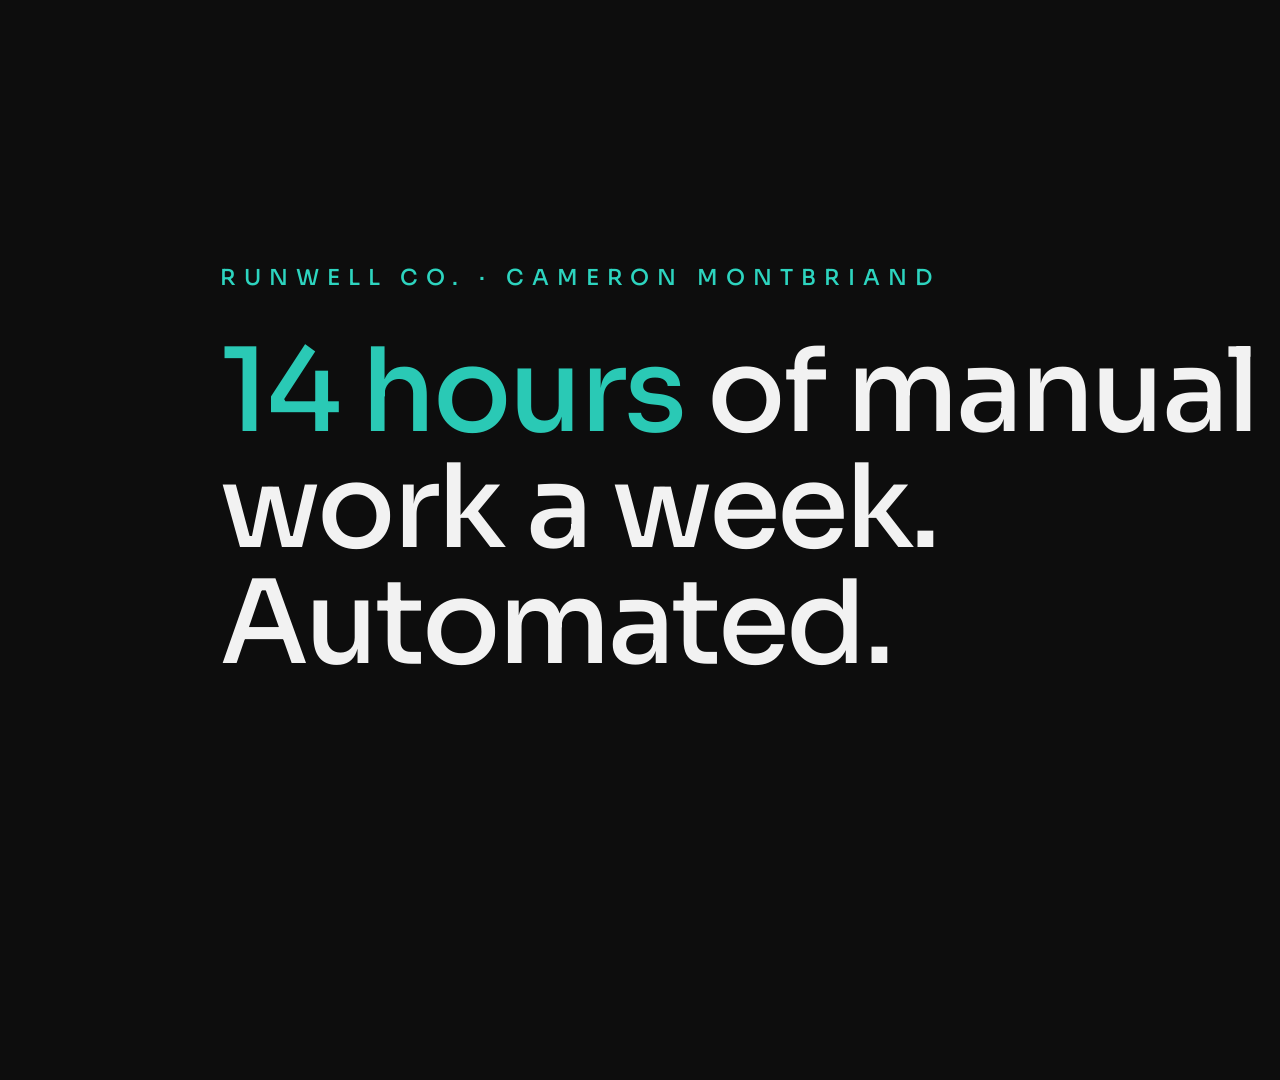
==== commit b3c87a35: "Fix logo mark rendering across all pages Replace SVG symbol+mask pattern (broken in most browsers) w" ====
--- a/portfolio-intro/index.html
+++ b/portfolio-intro/index.html
@@ -790,19 +790,6 @@
   </head>
   <body>
 
-    <!-- Shared mark -->
-    <svg style="position:absolute;width:0;height:0" aria-hidden="true">
-      <defs>
-        <mask id="rw-mark-mask" maskUnits="userSpaceOnUse">
-          <rect x="10" y="30" width="60" height="60" rx="6" fill="#fff"/>
-          <rect x="30" y="10" width="60" height="60" rx="6" fill="#000"/>
-        </mask>
-        <symbol id="rw-mark" viewBox="0 0 100 100">
-          <rect x="10" y="30" width="60" height="60" rx="6" fill="#2DD4BF" mask="url(#rw-mark-mask)"/>
-          <rect x="30" y="10" width="60" height="60" rx="6" fill="none" stroke="#2DD4BF" stroke-width="3"/>
-        </symbol>
-      </defs>
-    </svg>
 
     <div
       id="root"
@@ -828,7 +815,7 @@
       <!-- ── SCENE 2: TRAINING SYSTEM ── -->
       <div id="scene2" class="scene">
         <div class="scene-mark">
-          <svg><use href="#rw-mark"/></svg>
+          <svg viewBox="0 0 100 100" fill="none" aria-hidden="true"><rect x="10" y="32" width="58" height="58" rx="7" fill="#2DD4BF"/><rect x="32" y="10" width="58" height="58" rx="7" fill="none" stroke="#2DD4BF" stroke-width="4"/></svg>
           <div class="div"></div>
           <div><div class="wm">RUNWELL</div><div class="co">CO.</div></div>
         </div>
@@ -885,7 +872,7 @@
       <!-- ── SCENE 3: GMAIL AI SUPPORT ── -->
       <div id="scene3" class="scene">
         <div class="scene-mark">
-          <svg><use href="#rw-mark"/></svg>
+          <svg viewBox="0 0 100 100" fill="none" aria-hidden="true"><rect x="10" y="32" width="58" height="58" rx="7" fill="#2DD4BF"/><rect x="32" y="10" width="58" height="58" rx="7" fill="none" stroke="#2DD4BF" stroke-width="4"/></svg>
           <div class="div"></div>
           <div><div class="wm">RUNWELL</div><div class="co">CO.</div></div>
         </div>
@@ -947,7 +934,7 @@
       <!-- ── SCENE 4: SALES REP AI ── -->
       <div id="scene4" class="scene">
         <div class="scene-mark">
-          <svg><use href="#rw-mark"/></svg>
+          <svg viewBox="0 0 100 100" fill="none" aria-hidden="true"><rect x="10" y="32" width="58" height="58" rx="7" fill="#2DD4BF"/><rect x="32" y="10" width="58" height="58" rx="7" fill="none" stroke="#2DD4BF" stroke-width="4"/></svg>
           <div class="div"></div>
           <div><div class="wm">RUNWELL</div><div class="co">CO.</div></div>
         </div>
@@ -1020,7 +1007,7 @@
       <!-- ── SCENE 5: AI SERVICE CHATBOT ── -->
       <div id="scene5" class="scene">
         <div class="scene-mark">
-          <svg><use href="#rw-mark"/></svg>
+          <svg viewBox="0 0 100 100" fill="none" aria-hidden="true"><rect x="10" y="32" width="58" height="58" rx="7" fill="#2DD4BF"/><rect x="32" y="10" width="58" height="58" rx="7" fill="none" stroke="#2DD4BF" stroke-width="4"/></svg>
           <div class="div"></div>
           <div><div class="wm">RUNWELL</div><div class="co">CO.</div></div>
         </div>
@@ -1070,7 +1057,7 @@
       <div id="scene6" class="scene">
         <div class="cta-wrap">
           <div id="c-lockup" class="big-lockup">
-            <svg><use href="#rw-mark"/></svg>
+            <svg viewBox="0 0 100 100" fill="none" aria-hidden="true"><rect x="10" y="32" width="58" height="58" rx="7" fill="#2DD4BF"/><rect x="32" y="10" width="58" height="58" rx="7" fill="none" stroke="#2DD4BF" stroke-width="4"/></svg>
             <div class="divider"></div>
             <div>
               <div class="runwell">RUNWELL</div>
